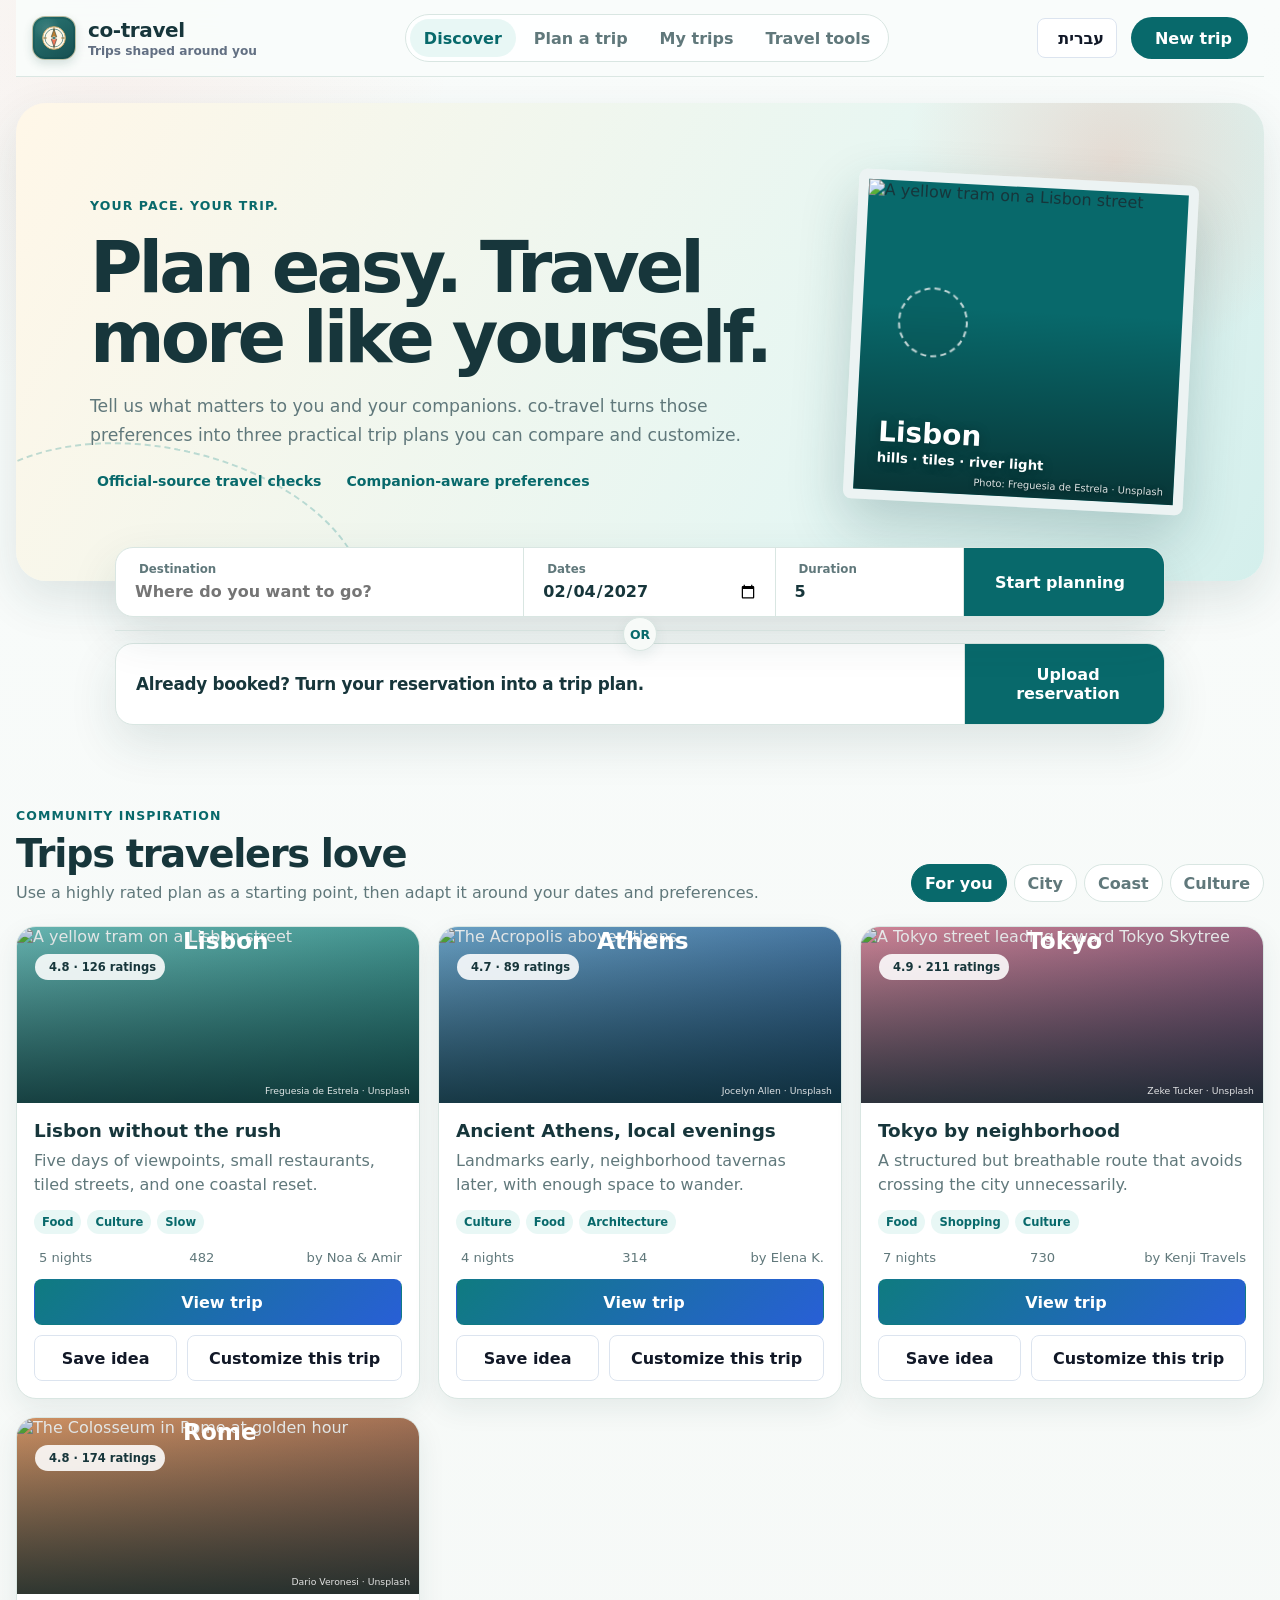
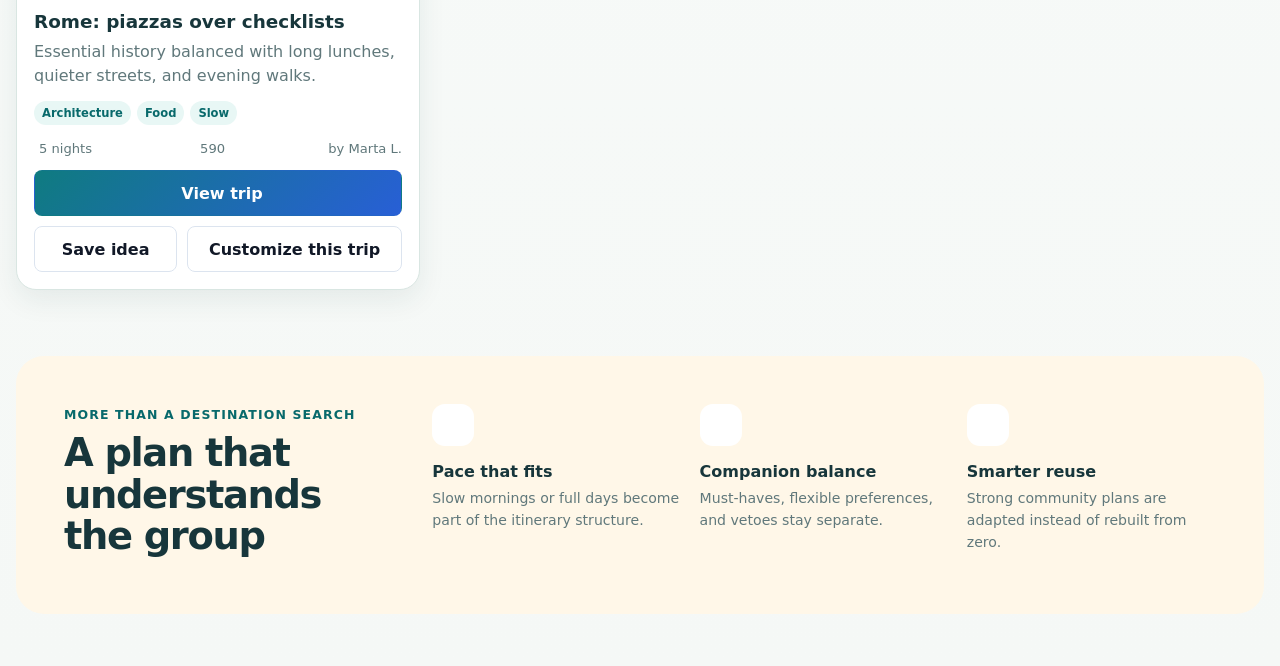
==== site/index.html @ 896d3eaa "Upgrade co-travel trip planner experience" ====
<!doctype html>
<html lang="en">
  <head>
    <meta charset="utf-8">
    <meta name="viewport" content="width=device-width, initial-scale=1">
    <meta name="description" content="Plan a personalized trip, compare three itineraries, and reuse community travel ideas with co-travel.">
    <title>co-travel | Trips shaped around you</title>
    <link rel="preconnect" href="https://fonts.googleapis.com">
    <link rel="preconnect" href="https://fonts.gstatic.com" crossorigin>
    <link href="https://fonts.googleapis.com/css2?family=Heebo:wght@400;500;600;700;800;900&amp;display=swap" rel="stylesheet">
    <link rel="stylesheet" href="./styles.css">
    <link rel="stylesheet" href="./planner.css">
  </head>
  <body>
    <main class="shell product-shell">
      <header class="topbar product-topbar">
        <button class="brand-lockup brand-button" type="button" data-planner-view="discover" aria-label="co-travel home">
          <span class="brand-mark" aria-hidden="true">
            <svg class="brand-compass" viewBox="0 0 48 48" focusable="false">
              <circle class="brand-compass-face" cx="24" cy="24" r="17"></circle>
              <circle class="brand-compass-ring" cx="24" cy="24" r="13.5"></circle>
              <path class="brand-compass-ticks" d="M24 8.5v4M39.5 24h-4M24 39.5v-4M8.5 24h4"></path>
              <path class="brand-compass-needle north" d="M24 10.5 28.1 22.2 24 24.8 19.9 22.2Z"></path>
              <path class="brand-compass-needle south" d="M24 37.5 19.9 25.8 24 23.2 28.1 25.8Z"></path>
              <circle class="brand-compass-pin" cx="24" cy="24" r="2.2"></circle>
            </svg>
          </span>
          <span>
            <strong class="product-name">co-travel</strong>
            <small class="subtitle" data-planner-copy="brandTagline">Trips shaped around you</small>
          </span>
        </button>

        <nav class="product-nav" aria-label="Primary navigation">
          <button class="product-nav-link active" type="button" data-planner-view="discover" data-planner-copy="discover">Discover</button>
          <button class="product-nav-link" type="button" data-planner-view="planner" data-planner-copy="planTrip">Plan a trip</button>
          <button class="product-nav-link" type="button" data-planner-view="saved" data-planner-copy="myTrips">My trips</button>
          <button class="product-nav-link" type="button" data-planner-view="tools" data-planner-copy="travelTools">Travel tools</button>
        </nav>

        <div class="topbar-actions">
          <button id="languageToggle" class="language-toggle" type="button" aria-label="Switch language to Hebrew">
            <i data-lucide="languages" aria-hidden="true"></i>
            <span>׳¢׳‘׳¨׳™׳×</span>
          </button>
          <button class="primary compact-primary" type="button" data-planner-view="planner">
            <i data-lucide="sparkles" aria-hidden="true"></i>
            <span data-planner-copy="newTrip">New trip</span>
          </button>
        </div>
      </header>

      <section id="plannerApp" class="planner-app">
        <section id="discoverView" class="planner-view" data-view="discover">
          <div class="vacation-hero">
            <div class="hero-copy">
              <span class="eyebrow" data-planner-copy="heroEyebrow">Your pace. Your trip.</span>
              <h1 data-planner-copy="heroTitle">Plan less. Travel more like yourself.</h1>
              <p data-planner-copy="heroBody">Tell us what matters to you and your companions. co-travel turns those preferences into three practical trip plans you can compare and customize.</p>
              <div class="hero-trust-row">
                <span><i data-lucide="shield-check" aria-hidden="true"></i><span data-planner-copy="officialSources">Official-source travel checks</span></span>
                <span><i data-lucide="users" aria-hidden="true"></i><span data-planner-copy="groupPreferences">Companion-aware preferences</span></span>
              </div>
            </div>
            <figure class="hero-postcard">
              <img id="heroDestinationImage" src="https://images.unsplash.com/photo-1611135459835-0d49a7c56c1c?auto=format&amp;fit=crop&amp;w=1200&amp;q=82" alt="A yellow tram on a Lisbon street">
              <span class="postcard-route" aria-hidden="true"><i data-lucide="plane"></i></span>
              <figcaption><strong id="heroDestinationName">Lisbon</strong><small id="heroDestinationMood">slow mornings · local food · ocean air</small></figcaption>
              <a id="heroPhotoCredit" class="photo-credit" href="https://unsplash.com/photos/yellow-and-white-tram-on-road-near-white-concrete-building-during-daytime-tXAsBFXszNE" target="_blank" rel="noopener noreferrer">Photo: Freguesia de Estrela · Unsplash</a>
            </figure>
          </div>

          <form id="quickPlanForm" class="quick-plan" novalidate>
            <label class="quick-field">
              <span><i data-lucide="map-pin" aria-hidden="true"></i><span data-planner-copy="destination">Destination</span></span>
              <input id="quickDestination" type="text" list="destinationSuggestions" placeholder="Where do you want to go?" data-planner-placeholder="quickDestinationPlaceholder" required>
            </label>
            <label class="quick-field">
              <span><i data-lucide="calendar-days" aria-hidden="true"></i><span data-planner-copy="dates">Dates</span></span>
              <input id="quickStartDate" type="date" required>
            </label>
            <label class="quick-field">
              <span><i data-lucide="moon" aria-hidden="true"></i><span data-planner-copy="duration">Duration</span></span>
              <input id="quickDuration" type="number" min="1" step="1" inputmode="numeric" value="5" required>
            </label>
            <button class="primary quick-plan-action" type="submit">
              <span data-planner-copy="startPlanning">Start planning</span>
              <i data-lucide="arrow-right" aria-hidden="true"></i>
            </button>
          </form>
          <p id="quickPlanError" class="form-error hidden" role="alert"></p>

          <div class="plan-choice-divider" role="separator" aria-label="or">
            <span data-planner-copy="or">or</span>
          </div>

          <section id="oneClickPlan" class="one-click-plan" aria-labelledby="one-click-title">
            <div class="one-click-copy">
              <h2 id="one-click-title" data-planner-copy="oneClickTitle">Already booked? Turn your reservation into a trip plan.</h2>
            </div>
            <label class="one-click-upload" for="oneClickFile">
              <input id="oneClickFile" type="file" accept=".txt,.pdf,.png,.jpg,.jpeg,.webp,text/plain,application/pdf,image/*">
              <span><i data-lucide="upload" aria-hidden="true"></i><span data-planner-copy="uploadReservation">Upload reservation</span></span>
            </label>
          </section>
          <div id="oneClickStatus" class="one-click-status hidden" role="status" aria-live="polite"></div>
          <section id="oneClickReview" class="one-click-review hidden" aria-live="polite"></section>

          <section class="discovery-section" aria-labelledby="recommended-title">
            <div class="discovery-heading">
              <div>
                <span class="eyebrow" data-planner-copy="communityEyebrow">Community inspiration</span>
                <h2 id="recommended-title" data-planner-copy="recommendedTrips">Trips travelers love</h2>
                <p data-planner-copy="recommendedBody">Use a highly rated plan as a starting point, then adapt it around your dates and preferences.</p>
              </div>
              <div class="community-filter" role="group" aria-label="Trip category">
                <button class="filter-chip active" type="button" data-community-filter="all" data-planner-copy="forYou">For you</button>
                <button class="filter-chip" type="button" data-community-filter="city">City</button>
                <button class="filter-chip" type="button" data-community-filter="coast">Coast</button>
                <button class="filter-chip" type="button" data-community-filter="culture">Culture</button>
              </div>
            </div>
            <div id="communityTripGrid" class="community-trip-grid" aria-live="polite"></div>
          </section>

          <section class="preference-promise">
            <div>
              <span class="eyebrow" data-planner-copy="preferenceEyebrow">More than a destination search</span>
              <h2 data-planner-copy="preferenceTitle">A plan that understands the group</h2>
            </div>
            <div class="preference-promise-grid">
              <article><span><i data-lucide="gauge" aria-hidden="true"></i></span><strong data-planner-copy="paceTitle">Pace that fits</strong><p data-planner-copy="paceBody">Slow mornings or full days become part of the itinerary structure.</p></article>
              <article><span><i data-lucide="handshake" aria-hidden="true"></i></span><strong data-planner-copy="balanceTitle">Companion balance</strong><p data-planner-copy="balanceBody">Must-haves, flexible preferences, and vetoes stay separate.</p></article>
              <article><span><i data-lucide="route" aria-hidden="true"></i></span><strong data-planner-copy="reuseTitle">Smarter reuse</strong><p data-planner-copy="reuseBody">Strong community plans are adapted instead of rebuilt from zero.</p></article>
            </div>
          </section>
        </section>

        <section id="tripPlannerView" class="planner-view hidden" data-view="planner">
          <div class="planner-header">
            <div>
              <span class="eyebrow" data-planner-copy="plannerEyebrow">Personalized trip builder</span>
              <h1 data-planner-copy="plannerTitle">Let’s learn how your group likes to travel</h1>
              <p data-planner-copy="plannerBody">Your answers create a shared preference profile. Hard requirements are always respected.</p>
            </div>
            <div class="planner-progress" aria-label="Planner progress">
              <div class="progress-track"><span id="plannerProgressBar"></span></div>
              <strong id="plannerStepLabel">Step 1 of 3</strong>
            </div>
          </div>

          <form id="tripPlannerForm" class="trip-planner-form" novalidate>
            <section class="planner-step" data-step="1">
              <div class="step-title"><span>1</span><div><h2 data-planner-copy="basicsTitle">Start with the trip basics</h2><p data-planner-copy="basicsBody">These are used as hard filters before matching reusable trip plans.</p></div></div>
              <div class="form-grid">
                <div class="field wide route-mode-field">
                  <span data-planner-copy="tripRoute">Trip route</span>
                  <div class="route-mode-toggle" role="group" aria-label="Choose a single-city or multi-city trip">
                    <button type="button" class="active" aria-pressed="true" data-route-mode="single"><i data-lucide="map-pin" aria-hidden="true"></i><span data-planner-copy="singleCity">One destination</span></button>
                    <button type="button" aria-pressed="false" data-route-mode="multi"><i data-lucide="route" aria-hidden="true"></i><span data-planner-copy="multiCity">Multi-city route</span></button>
                  </div>
                  <small data-planner-copy="multiCityHint">Build an ordered route and choose how many nights to spend in each city.</small>
                </div>
                <label id="plannerDestinationField" class="field wide"><span data-planner-copy="destination">Destination</span><input id="plannerDestination" type="text" list="destinationSuggestions" placeholder="City or country" data-planner-placeholder="destinationPlaceholder" required></label>
                <section id="multiCityBuilder" class="multi-city-builder field wide hidden" aria-label="Multi-city route">
                  <div class="multi-city-heading"><div><strong data-planner-copy="citiesAndNights">Cities and nights</strong><small data-planner-copy="routeOrderHint">Arrange the cities in the order you will visit them.</small></div><span id="multiCityTotal" aria-live="polite">5 nights</span></div>
                  <div id="multiCityStops" class="multi-city-stops"></div>
                  <button id="addCityButton" class="add-city-button" type="button"><i data-lucide="plus" aria-hidden="true"></i><span data-planner-copy="addCity">Add another city</span></button>
                </section>
                <label class="field"><span data-planner-copy="departureCity">Departure city</span><input id="plannerOrigin" type="text" placeholder="For example, Tel Aviv" data-planner-placeholder="originPlaceholder"></label>
                <label class="field"><span data-planner-copy="startDate">Start date</span><input id="plannerStartDate" type="date" required></label>
                <label id="plannerDurationField" class="field"><span data-planner-copy="nights">Nights</span><input id="plannerDuration" type="number" min="1" step="1" inputmode="numeric" value="5" required></label>
                <label class="field"><span data-planner-copy="groupType">Who is traveling?</span><select id="plannerGroup"><option value="solo" data-planner-copy="groupSolo">Solo</option><option value="couple" data-planner-copy="groupCouple" selected>Couple</option><option value="friends" data-planner-copy="groupFriends">Friends</option><option value="family" data-planner-copy="groupFamily">Family</option><option value="multigenerational" data-planner-copy="groupMulti">Multi-generational group</option></select></label>
                <label class="field"><span data-planner-copy="budgetStyle">Budget style</span><select id="plannerBudget"><option value="value" data-planner-copy="budgetValue">Value conscious</option><option value="comfort" data-planner-copy="budgetComfort" selected>Comfort</option><option value="premium" data-planner-copy="budgetPremium">Premium</option></select></label>
                <label class="field wide"><span data-planner-copy="companionNames">Companion names</span><input id="plannerCompanions" type="text" placeholder="Optional — for example, Maya and Dan" data-planner-placeholder="companionsPlaceholder"></label>
              </div>
            </section>

            <section class="planner-step hidden" data-step="2">
              <div class="step-title"><span>2</span><div><h2 data-planner-copy="styleTitle">Choose the rhythm that feels right</h2><p data-planner-copy="styleBody">Pick one answer in each row. There are no “correct” choices.</p></div></div>
              <div class="concept-questions">
                <fieldset class="concept-question" data-question="pace">
                  <legend data-planner-copy="paceQuestion">A perfect morning starts…</legend>
                  <button type="button" data-value="slow"><i data-lucide="coffee" aria-hidden="true"></i><strong data-planner-copy="paceSlowTitle">Slowly</strong><small data-planner-copy="paceSlowBody">Breakfast first, plans later</small></button>
                  <button type="button" data-value="balanced" aria-pressed="true"><i data-lucide="sun-medium" aria-hidden="true"></i><strong data-planner-copy="paceBalancedTitle">Balanced</strong><small data-planner-copy="paceBalancedBody">One clear plan, no rush</small></button>
                  <button type="button" data-value="active"><i data-lucide="sunrise" aria-hidden="true"></i><strong data-planner-copy="paceActiveTitle">Early</strong><small data-planner-copy="paceActiveBody">Make the most of the day</small></button>
                </fieldset>
                <fieldset class="concept-question" data-question="structure">
                  <legend data-planner-copy="structureQuestion">How much should be decided in advance?</legend>
                  <button type="button" data-value="spontaneous"><i data-lucide="wind" aria-hidden="true"></i><strong data-planner-copy="structureOpenTitle">Keep it open</strong><small data-planner-copy="structureOpenBody">Decide as we go</small></button>
                  <button type="button" data-value="balanced" aria-pressed="true"><i data-lucide="scale" aria-hidden="true"></i><strong data-planner-copy="structureAnchorsTitle">Key anchors</strong><small data-planner-copy="structureAnchorsBody">Book the important parts</small></button>
                  <button type="button" data-value="structured"><i data-lucide="list-checks" aria-hidden="true"></i><strong data-planner-copy="structurePlannedTitle">Plan it well</strong><small data-planner-copy="structurePlannedBody">Know what comes next</small></button>
                </fieldset>
                <fieldset class="concept-question" data-question="crowds">
                  <legend data-planner-copy="crowdsQuestion">A famous sight is busiest at noon. What sounds best?</legend>
                  <button type="button" data-value="avoid"><i data-lucide="leaf" aria-hidden="true"></i><strong data-planner-copy="crowdsAvoidTitle">Find a quiet alternative</strong><small data-planner-copy="crowdsAvoidBody">Atmosphere over checklist</small></button>
                  <button type="button" data-value="timed" aria-pressed="true"><i data-lucide="clock-3" aria-hidden="true"></i><strong data-planner-copy="crowdsTimedTitle">Go at a quieter time</strong><small data-planner-copy="crowdsTimedBody">See it without the peak crowd</small></button>
                  <button type="button" data-value="iconic"><i data-lucide="camera" aria-hidden="true"></i><strong data-planner-copy="crowdsIconicTitle">See the icon</strong><small data-planner-copy="crowdsIconicBody">It is famous for a reason</small></button>
                </fieldset>
              </div>
            </section>

            <section class="planner-step hidden" data-step="3">
              <div class="step-title"><span>3</span><div><h2 data-planner-copy="interestsTitle">What should this trip make room for?</h2><p data-planner-copy="interestsBody">Choose the interests that matter, then add any non-negotiable requirements.</p></div></div>
              <fieldset class="interest-picker">
                <legend class="sr-only" data-planner-copy="tripInterests">Trip interests</legend>
                <label><input type="checkbox" value="food" checked><i data-lucide="utensils" aria-hidden="true"></i><span data-planner-copy="interestFood">Local food</span></label>
                <label><input type="checkbox" value="culture" checked><i data-lucide="landmark" aria-hidden="true"></i><span data-planner-copy="interestCulture">Culture</span></label>
                <label><input type="checkbox" value="architecture"><i data-lucide="building-2" aria-hidden="true"></i><span data-planner-copy="interestArchitecture">Architecture</span></label>
                <label><input type="checkbox" value="nature"><i data-lucide="trees" aria-hidden="true"></i><span data-planner-copy="interestNature">Nature</span></label>
                <label><input type="checkbox" value="nightlife"><i data-lucide="music-2" aria-hidden="true"></i><span data-planner-copy="interestNightlife">Nightlife</span></label>
                <label><input type="checkbox" value="shopping"><i data-lucide="shopping-bag" aria-hidden="true"></i><span data-planner-copy="interestShopping">Shopping</span></label>
                <label><input type="checkbox" value="wellness"><i data-lucide="heart-pulse" aria-hidden="true"></i><span data-planner-copy="interestWellness">Wellness</span></label>
                <label><input type="checkbox" value="family"><i data-lucide="baby" aria-hidden="true"></i><span data-planner-copy="interestFamily">Family activities</span></label>
                <label><input type="checkbox" value="event"><i data-lucide="tickets" aria-hidden="true"></i><span data-planner-copy="interestEvents">Shows &amp; events</span></label>
              </fieldset>
              <div class="form-grid requirement-grid">
                <label class="field"><span data-planner-copy="mobility">Mobility needs</span><select id="plannerMobility"><option value="none" data-planner-copy="mobilityNone">No special requirements</option><option value="low-walking" data-planner-copy="mobilityLowWalking">Limit long walking days</option><option value="step-free" data-planner-copy="mobilityStepFree">Step-free routes needed</option></select></label>
                <label class="field"><span data-planner-copy="dietary">Dietary needs</span><input id="plannerDietary" type="text" placeholder="Optional — vegetarian, allergies, kosher…" data-planner-placeholder="dietaryPlaceholder"></label>
                <label class="field wide"><span data-planner-copy="mustHave">Must-have or avoid</span><textarea id="plannerConstraints" placeholder="For example: one beach day, avoid late nights, museum for Maya" data-planner-placeholder="constraintsPlaceholder"></textarea></label>
              </div>
              <label class="privacy-note"><input id="savePreferenceProfile" type="checkbox" checked><span><strong data-planner-copy="rememberProfile">Remember this preference profile on this device</strong><small data-planner-copy="rememberProfileBody">You can remove it later from My trips. Nothing is uploaded by this static demo.</small></span></label>
            </section>

            <p id="plannerError" class="form-error hidden" role="alert"></p>
            <div class="planner-actions">
              <button id="plannerBackBtn" class="secondary hidden" type="button"><i data-lucide="arrow-left" aria-hidden="true"></i><span data-planner-copy="back">Back</span></button>
              <button id="plannerNextBtn" class="primary" type="button"><span data-planner-copy="continue">Continue</span><i data-lucide="arrow-right" aria-hidden="true"></i></button>
              <button id="generatePlansBtn" class="primary hidden" type="submit"><i data-lucide="sparkles" aria-hidden="true"></i><span data-planner-copy="createPlans">Create my three plans</span></button>
            </div>
          </form>
        </section>

        <section id="tripResultView" class="planner-view hidden" data-view="result" aria-live="polite">
          <div id="tripResultContent"></div>
        </section>

        <section id="tripStoryView" class="planner-view hidden" data-view="story" aria-live="polite">
          <div id="tripStoryContent"></div>
        </section>

        <section id="savedTripsView" class="planner-view hidden" data-view="saved">
          <div class="saved-header">
            <div><span class="eyebrow" data-planner-copy="savedEyebrow">Your travel workspace</span><h1 data-planner-copy="savedTitle">Saved and published trips</h1><p data-planner-copy="savedBody">Plans are stored only in this browser in the current MVP.</p></div>
            <button class="primary" type="button" data-planner-view="planner"><i data-lucide="plus" aria-hidden="true"></i><span data-planner-copy="newTrip">New trip</span></button>
          </div>
          <div id="savedTripsGrid" class="saved-trips-grid"></div>
        </section>
      </section>

      <section id="legacyTools" class="legacy-tools hidden">
        <section id="homeIntro" class="home-intro tools-hero">
          <div class="tools-hero-copy">
            <span class="eyebrow" data-planner-copy="toolsEyebrow">Practical travel support</span>
            <h1 data-planner-copy="toolsTitle">Everything your trip needs, in one calm place.</h1>
            <p data-planner-copy="toolsBody">Scan reservations, check official entry requirements, find government visa services, and explore destination essentials.</p>
            <div class="hero-trust-row"><span><i data-lucide="shield-check" aria-hidden="true"></i>Official sources</span><span><i data-lucide="lock-keyhole" aria-hidden="true"></i>Private browser processing</span></div>
          </div>
          <div class="tools-hero-art" aria-hidden="true"><span class="tools-sun"></span><span class="tools-card tools-card-back"><i data-lucide="map"></i></span><span class="tools-card tools-card-front"><i data-lucide="plane-takeoff"></i><strong>Ready when you are</strong></span></div>
        </section>

        <section id="serviceHub" class="service-hub" aria-label="Travel assistance tools">
          <button class="service-tile service-scan" type="button" data-service="scan">
            <span class="service-icon" aria-hidden="true"><i data-lucide="file-search"></i></span>
            <span class="service-copy"><strong>Scan my ticket</strong><small>Upload a PDF or image to extract and organize your flight details.</small></span>
            <i class="service-arrow" data-lucide="arrow-right" aria-hidden="true"></i>
            <span class="service-illustration" aria-hidden="true">
              <svg viewBox="0 0 240 130">
                <g class="illustration-soft"><circle cx="194" cy="24" r="18"></circle><path d="M22 105c35-35 70-40 104-28s58 10 92-18"></path></g>
                <g class="illustration-main ticket-art"><path d="M48 34h137a11 11 0 0 1 11 11v14a10 10 0 0 0 0 20v14a11 11 0 0 1-11 11H48a11 11 0 0 1-11-11V79a10 10 0 0 0 0-20V45a11 11 0 0 1 11-11Z"></path><path d="M152 36v66M152 48v7m0 9v7m0 9v7"></path><path d="m77 70 48-17-13 17 14 9-7 5-18-5-13 11-6-2 5-15Z"></path></g>
              </svg>
            </span>
          </button>
          <button class="service-tile service-requirements" type="button" data-service="requirements">
            <span class="service-icon" aria-hidden="true"><i data-lucide="clipboard-check"></i></span>
            <span class="service-copy"><strong>Check entry requirements</strong><small>Gather the passport, visa, transit, and health details for your journey.</small></span>
            <i class="service-arrow" data-lucide="arrow-right" aria-hidden="true"></i>
            <span class="service-illustration" aria-hidden="true">
              <svg viewBox="0 0 240 130">
                <g class="illustration-soft"><circle cx="47" cy="27" r="20"></circle><path d="M20 108c45-31 87-35 126-14 25 13 48 8 73-12"></path></g>
                <g class="illustration-main requirements-art"><rect x="62" y="24" width="105" height="88" rx="11"></rect><path d="M91 24v-8h47v8M83 53h37m-37 17h47m-47 17h32"></path><path d="M158 55c18 0 28 7 28 7v18c0 18-12 27-28 33-16-6-28-15-28-33V62s10-7 28-7Z"></path><path d="m146 82 8 8 17-20"></path></g>
              </svg>
            </span>
          </button>
          <button class="service-tile service-visa" type="button" data-service="visa">
            <span class="service-icon" aria-hidden="true"><i data-lucide="badge-check"></i></span>
            <span class="service-copy"><strong>Find an official visa site</strong><small>Find the official government visa service for one destination.</small></span>
            <i class="service-arrow" data-lucide="arrow-right" aria-hidden="true"></i>
            <span class="service-illustration" aria-hidden="true">
              <svg viewBox="0 0 240 130">
                <g class="illustration-soft"><circle cx="202" cy="94" r="25"></circle><path d="M27 100c28-31 67-39 103-23 31 14 59 9 85-12"></path></g>
                <g class="illustration-main visa-art"><g transform="rotate(-9 121 67)"><circle cx="121" cy="67" r="49"></circle><circle cx="121" cy="67" r="38"></circle><path d="M83 67h76M121 29c13 12 20 25 20 38s-7 27-20 38M121 29c-13 12-20 25-20 38s7 27 20 38"></path><path d="m105 67 11 11 23-28"></path></g><path d="M62 111h121"></path></g>
              </svg>
            </span>
          </button>
          <button class="service-tile service-destination" type="button" data-service="destination">
            <span class="service-icon" aria-hidden="true"><i data-lucide="map-pinned"></i></span>
            <span class="service-copy"><strong>Explore a destination</strong><small>Review weather, currency, official advisories, and local events.</small></span>
            <i class="service-arrow" data-lucide="arrow-right" aria-hidden="true"></i>
            <span class="service-illustration" aria-hidden="true">
              <svg viewBox="0 0 240 130">
                <g class="illustration-soft"><circle cx="189" cy="28" r="18"></circle><path d="M31 108c36-25 67-30 100-14 28 14 55 10 81-12"></path></g>
                <g class="illustration-main destination-art"><path d="m47 39 44-14 49 14 47-14v77l-47 14-49-14-44 14Z"></path><path d="M91 25v77m49-63v77"></path><path d="M70 88c20-33 44-44 70-33 18 8 27 18 34 32"></path><circle cx="72" cy="87" r="5"></circle><circle cx="174" cy="87" r="5"></circle><path d="M128 52c0 14-18 30-18 30S92 66 92 52a18 18 0 1 1 36 0Z"></path><circle cx="110" cy="52" r="5"></circle></g>
              </svg>
            </span>
          </button>
        </section>

        <section id="activeFlowBar" class="active-flow-bar hidden" aria-label="Current service">
          <button id="backServicesBtn" class="flow-back" type="button"><i data-lucide="arrow-left" aria-hidden="true"></i>All services</button>
          <div><strong id="activeFlowTitle"></strong><span id="activeFlowDescription"></span></div>
        </section>

        <section id="standaloneToolPanel" class="standalone-tool hidden" aria-live="polite"></section>

        <section id="flightWorkspace" class="workspace hidden" aria-label="Flight parser workspace">
          <section class="source-panel" aria-labelledby="source-title">
            <div class="section-heading"><span class="section-icon icon-blue" aria-hidden="true"><i data-lucide="scan-line"></i></span><div><h2 id="source-title">Upload your flight ticket</h2><p>Upload a PDF, screenshot, or clear photo. Review the extracted information before analysis.</p></div></div>
            <div class="mode-row" role="radiogroup" aria-label="Input mode">
              <label><input type="radio" name="mode" value="file" checked><i data-lucide="upload" aria-hidden="true"></i>Upload file</label>
              <label><input type="radio" name="mode" value="text"><i data-lucide="text-cursor-input" aria-hidden="true"></i>Paste text</label>
            </div>
            <label id="dropZone" class="drop-zone" for="ticketFile"><span class="drop-icon" aria-hidden="true"><i data-lucide="file-up"></i></span><span class="drop-title">Drop your ticket here or browse files</span><span class="drop-detail">PDF, PNG, JPG, JPEG, WebP, or TXT. Your file is processed locally in this browser.</span><input id="ticketFile" type="file" accept=".txt,.pdf,.png,.jpg,.jpeg,.webp,text/plain,application/pdf,image/*"></label>
            <div id="fileMeta" class="file-meta hidden"></div>
            <div id="extractStatus" class="extract-status hidden" role="status" aria-live="polite"><div class="status-row"><span id="statusText">Preparing file...</span><span id="statusPercent">0%</span></div><div class="progress-track" aria-hidden="true"><div id="progressBar" class="progress-bar"></div></div></div>
            <details id="textReview" class="text-review"><summary><i data-lucide="file-text" aria-hidden="true"></i><span id="textReviewLabel">Review extracted text</span><small>Optional</small></summary><label class="text-label" for="ticketText">Ticket text</label><textarea id="ticketText" spellcheck="false" placeholder="Paste the text from your ticket here..."></textarea></details>
            <div class="actions"><button id="analyzeBtn" class="primary" type="button"><i data-lucide="sparkles" aria-hidden="true"></i>Analyze ticket</button><button id="clearBtn" class="secondary" type="button">Clear</button></div>
          </section>

          <section class="result-panel" aria-labelledby="result-title">
            <div class="section-heading"><span class="section-icon icon-teal" aria-hidden="true"><i data-lucide="plane"></i></span><div><h2 id="result-title">Your itinerary</h2><p>Key travel details appear first. Additional information is available in the tabs below.</p></div></div>
            <div id="emptyState" class="empty-state"><span class="empty-icon" aria-hidden="true"><i data-lucide="ticket-check"></i></span><strong>Your itinerary will appear here</strong><p>Upload a ticket, review the extracted text, then select Analyze ticket.</p></div>
            <div id="results" class="hidden">
              <div id="resultNotice" class="notice">Running in the browser with the local parser.</div>
              <div class="summary-grid" id="summaryGrid"></div><div class="priority-strip" id="importantPanel"></div>
              <div class="tabs" role="tablist" aria-label="Flight result views"><button class="tab active" type="button" data-tab="itinerary">Itinerary</button><button class="tab" type="button" data-tab="destination">Destination</button><button class="tab" type="button" data-tab="requirements">Requirements</button><button class="tab" type="button" data-tab="table">All details</button><button class="tab" type="button" data-tab="data">Advanced</button></div>
              <section id="itineraryTab" class="tab-panel"></section><section id="destinationTab" class="tab-panel hidden"></section><section id="requirementsTab" class="tab-panel hidden"></section><section id="tableTab" class="tab-panel hidden"></section>
              <section id="dataTab" class="tab-panel hidden"><button id="downloadBtn" class="secondary" type="button"><i data-lucide="download" aria-hidden="true"></i>Download trip data</button><pre id="jsonOutput"></pre></section>
            </div>
          </section>
        </section>
      </section>

      <datalist id="destinationSuggestions"></datalist>
    </main>

    <div id="itineraryDetailModal" class="itinerary-detail-modal hidden" aria-hidden="true">
      <div class="itinerary-detail-backdrop" data-detail-close aria-hidden="true"></div>
      <section class="itinerary-detail-sheet" role="dialog" aria-modal="true" aria-labelledby="itineraryDetailTitle" tabindex="-1">
        <button class="itinerary-detail-close" type="button" data-detail-close aria-label="Close details"><i data-lucide="x" aria-hidden="true"></i></button>
        <span id="itineraryDetailEyebrow" class="eyebrow"></span>
        <h2 id="itineraryDetailTitle"></h2>
        <div id="itineraryDetailMeta" class="itinerary-detail-meta"></div>
        <p id="itineraryDetailSummary" class="itinerary-detail-summary"></p>
        <p id="itineraryDetailNote" class="itinerary-detail-note"></p>
        <div id="itineraryDetailActions" class="itinerary-detail-actions"></div>
      </section>
    </div>

    <div id="travelReadinessModal" class="itinerary-detail-modal travel-readiness-modal hidden" aria-hidden="true">
      <div class="itinerary-detail-backdrop" data-readiness-close aria-hidden="true"></div>
      <section class="itinerary-detail-sheet readiness-modal-sheet" role="dialog" aria-modal="true" aria-labelledby="travelReadinessTitle" tabindex="-1">
        <button class="itinerary-detail-close" type="button" data-readiness-close aria-label="Close travel readiness"><i data-lucide="x" aria-hidden="true"></i></button>
        <div data-readiness-overview>
          <span class="eyebrow" data-planner-copy="readinessModalEyebrow">Before you travel</span>
          <h2 id="travelReadinessTitle" data-planner-copy="travelReadiness">Travel readiness</h2>
          <p class="readiness-modal-intro" data-planner-copy="readinessOpenBody">Review passport, entry authorization, and health checks</p>
          <div class="readiness-items">
            <div class="readiness-item"><span class="readiness-icon"><i data-lucide="passport" aria-hidden="true"></i></span><span><strong data-planner-copy="passport">Passport</strong><small data-planner-copy="passportBody">Add traveler details in the official checker</small></span></div>
            <div class="readiness-item"><span class="readiness-icon"><i data-lucide="badge-check" aria-hidden="true"></i></span><span><strong data-planner-copy="entryRules">Entry authorization</strong><small data-planner-copy="entryRulesBody">Verify for every traveler and transit point</small></span></div>
            <div class="readiness-item"><span class="readiness-icon"><i data-lucide="shield-check" aria-hidden="true"></i></span><span><strong data-planner-copy="healthSafety">Health and safety</strong><small data-planner-copy="healthSafetyBody">Review current official destination guidance</small></span></div>
          </div>
          <p class="readiness-warning" data-planner-copy="readinessWarning">Regulations are not cached as final answers. Verify passport, visa, transit, and health rules from official sources before booking.</p>
          <button class="primary readiness-modal-action" type="button" data-readiness-requirements><i data-lucide="external-link" aria-hidden="true"></i><span data-planner-copy="checkRequirements">Check official requirements</span></button>
        </div>
        <div id="travelRequirementsView" class="travel-requirements-view hidden">
          <div class="travel-requirements-heading">
            <button class="secondary" type="button" data-readiness-back><i data-lucide="arrow-left" aria-hidden="true"></i><span data-planner-copy="back">Back</span></button>
            <div><span class="eyebrow" data-planner-copy="readinessModalEyebrow">Before you travel</span><h2 id="travelRequirementsTitle" data-planner-copy="checkRequirements">Check official requirements</h2></div>
          </div>
          <div id="travelRequirementsHost" class="legacy-tools travel-requirements-host"></div>
        </div>
      </section>
    </div>

    <div id="plannerToast" class="planner-toast hidden" role="status" aria-live="polite"></div>

    <script src="https://unpkg.com/lucide@0.468.0/dist/umd/lucide.min.js"></script>
    <script src="./travel-data.js"></script>
    <script src="./i18n.js"></script>
    <script src="./ticket-parser.js"></script>
    <script src="./app.js"></script>
    <script src="./planner.js"></script>
  </body>
</html>
---- site/styles.css ----
:root {
  --ink: #111827;
  --muted: #637083;
  --line: #dce4ef;
  --surface: #ffffff;
  --surface-strong: #f8fbff;
  --soft: #f3f6fa;
  --teal: #0f7b80;
  --teal-dark: #0d6267;
  --coral: #e35d43;
  --amber: #c98518;
  --gold-soft: #fff7df;
  --blue: #285fd6;
  --blue-soft: #edf3ff;
  --green-soft: #ecf8f2;
  --red-soft: #fff1f1;
  --sky: #1682c4;
  --sky-soft: #eaf7ff;
  --purple: #7450b8;
  --purple-soft: #f4efff;
  --shadow: 0 22px 60px rgba(20, 35, 55, 0.1);
  --shadow-soft: 0 10px 24px rgba(20, 35, 55, 0.07);
}

* {
  box-sizing: border-box;
}

body {
  margin: 0;
  min-height: 100vh;
  background: #f4f7fb;
  color: var(--ink);
  font-family: Inter, ui-sans-serif, system-ui, -apple-system, BlinkMacSystemFont, "Segoe UI", sans-serif;
}

button,
textarea,
input {
  font: inherit;
}

.shell {
  width: min(1180px, calc(100vw - 32px));
  margin: 0 auto;
  padding: 34px 0 52px;
}

.topbar {
  display: flex;
  align-items: center;
  justify-content: space-between;
  gap: 16px;
  padding: 12px 0 24px;
  margin-bottom: 26px;
  border-bottom: 1px solid rgba(220, 228, 239, 0.9);
}

.brand-lockup,
.trust-note,
.heading-with-icon,
.section-heading {
  display: flex;
  align-items: center;
  gap: 12px;
}

.brand-mark,
.section-icon,
.service-icon,
.mini-icon,
.empty-icon,
.drop-icon,
.weather-symbol {
  display: inline-grid;
  place-items: center;
  flex: 0 0 auto;
}

.brand-mark {
  width: 44px;
  height: 44px;
  border-radius: 8px;
  background: var(--ink);
  color: white;
}

.brand-mark svg {
  width: 32px;
  height: 32px;
}

h1,
h2,
p {
  margin: 0;
  letter-spacing: 0;
}

h1 {
  font-size: 2.3rem;
  line-height: 1;
  color: #0e1726;
}

.subtitle {
  margin-top: 7px;
  color: var(--muted);
  font-size: 1.02rem;
  max-width: 680px;
}

h2 {
  font-size: 1.65rem;
  line-height: 1.2;
}

.trust-note {
  max-width: 330px;
  color: var(--muted);
  font-size: 0.85rem;
  line-height: 1.4;
}

.trust-note svg {
  width: 20px;
  height: 20px;
  color: var(--teal);
}

.topbar-actions {
  display: flex;
  align-items: center;
  justify-content: flex-end;
  gap: 14px;
}

.language-toggle {
  display: inline-flex;
  align-items: center;
  justify-content: center;
  gap: 8px;
  min-height: 40px;
  border: 1px solid var(--line);
  border-radius: 8px;
  background: #ffffff;
  color: var(--ink);
  padding: 8px 12px;
  font-weight: 750;
  cursor: pointer;
}

.language-toggle:hover {
  border-color: rgba(15, 123, 128, 0.45);
  color: var(--teal-dark);
}

.language-toggle svg {
  width: 18px;
  height: 18px;
}

.home-intro {
  max-width: 680px;
  margin: 0 auto 24px;
  text-align: center;
}

.home-intro h2 {
  margin-top: 8px;
  font-size: 2rem;
}

.home-intro p {
  margin-top: 10px;
  color: var(--muted);
  font-size: 1rem;
  line-height: 1.5;
}

.service-hub {
  display: grid;
  grid-template-columns: repeat(4, minmax(0, 1fr));
  gap: 14px;
  margin-bottom: 30px;
}

.service-tile {
  position: relative;
  display: grid;
  grid-template-columns: auto minmax(0, 1fr) auto;
  align-items: start;
  gap: 12px;
  min-height: 168px;
  border-color: rgba(220, 228, 239, 0.95);
  background: #ffffff;
  box-shadow: var(--shadow-soft);
  padding: 20px 16px;
  text-align: left;
  overflow: hidden;
}

.service-tile::before {
  content: "";
  position: absolute;
  inset: 0 0 auto;
  height: 4px;
  background: var(--blue);
}

.service-icon {
  width: 42px;
  height: 42px;
  border-radius: 8px;
  background: var(--blue-soft);
  color: var(--blue);
}

.service-icon svg {
  width: 22px;
  height: 22px;
}

.service-copy {
  display: grid;
  gap: 8px;
}

.service-copy strong {
  font-size: 1.03rem;
  line-height: 1.3;
}

.service-copy small {
  color: var(--muted);
  font-size: 0.86rem;
  line-height: 1.45;
}

.service-arrow {
  width: 18px;
  height: 18px;
  color: #94a0b2;
  margin-top: 11px;
}

.service-tile:hover .service-arrow {
  color: var(--ink);
}

.service-requirements::before {
  background: var(--teal);
}

.service-requirements .service-icon {
  background: #e6f6f5;
  color: var(--teal);
}

.service-visa::before {
  background: var(--amber);
}

.service-visa .service-icon {
  background: var(--gold-soft);
  color: var(--amber);
}

.service-destination::before {
  background: var(--coral);
}

.service-destination .service-icon {
  background: #fff0eb;
  color: var(--coral);
}

.active-flow-bar {
  display: flex;
  align-items: center;
  gap: 18px;
  min-height: 72px;
  margin-bottom: 18px;
  border-bottom: 1px solid var(--line);
}

.active-flow-bar > div {
  display: grid;
  gap: 4px;
}

.active-flow-bar span {
  color: var(--muted);
  font-size: 0.88rem;
}

.flow-back {
  display: inline-flex;
  align-items: center;
  gap: 8px;
  min-height: 38px;
  padding: 0 11px;
  background: #ffffff;
}

.flow-back svg {
  width: 17px;
  height: 17px;
}

.standalone-tool {
  margin-bottom: 30px;
}

.tool-layout {
  display: grid;
  grid-template-columns: minmax(0, 1.15fr) minmax(300px, 0.85fr);
  gap: 16px;
  align-items: start;
}

.tool-card {
  min-width: 0;
  border: 1px solid var(--line);
  border-radius: 8px;
  background: rgba(255, 255, 255, 0.86);
  box-shadow: var(--shadow-soft);
  padding: 20px;
}

.tool-card-head {
  display: flex;
  justify-content: space-between;
  gap: 16px;
  align-items: start;
  margin-bottom: 16px;
}

.tool-card-head h2 {
  margin-top: 6px;
}

.tool-card-head p {
  margin-top: 8px;
  color: var(--muted);
  line-height: 1.45;
}

.heading-with-icon {
  align-items: flex-start;
}

.heading-with-icon > div {
  min-width: 0;
}

.section-icon {
  width: 42px;
  height: 42px;
  border-radius: 8px;
  background: var(--blue-soft);
  color: var(--blue);
}

.section-icon svg {
  width: 21px;
  height: 21px;
}

.icon-teal {
  background: #e6f6f5;
  color: var(--teal);
}

.icon-amber {
  background: var(--gold-soft);
  color: var(--amber);
}

.icon-coral {
  background: #fff0eb;
  color: var(--coral);
}

.icon-sky {
  background: var(--sky-soft);
  color: var(--sky);
}

.icon-green {
  background: var(--green-soft);
  color: #1d7046;
}

.icon-purple {
  background: var(--purple-soft);
  color: var(--purple);
}

.compact-heading {
  gap: 10px;
}

.compact-heading .section-icon {
  width: 36px;
  height: 36px;
}

.compact-heading .section-icon svg {
  width: 18px;
  height: 18px;
}

.official-source-list {
  display: grid;
  gap: 10px;
}

.official-source-list h3 {
  display: flex;
  align-items: center;
  gap: 8px;
  margin: 6px 0 0;
  font-size: 1rem;
}

.official-source-list h3 svg {
  width: 17px;
  height: 17px;
  color: var(--teal);
}

.destination-check-grid {
  display: grid;
  grid-template-columns: repeat(2, minmax(0, 1fr));
  gap: 10px;
}

.visa-country-grid {
  max-height: 520px;
  overflow-y: auto;
  padding-right: 4px;
  scrollbar-gutter: stable;
}

.destination-check {
  display: flex;
  gap: 10px;
  align-items: flex-start;
  border: 1px solid var(--line);
  border-radius: 8px;
  background: var(--surface-strong);
  padding: 12px;
  cursor: pointer;
}

.mini-icon {
  width: 28px;
  height: 28px;
  border-radius: 7px;
  background: #ffffff;
  color: var(--amber);
}

.mini-icon svg {
  width: 15px;
  height: 15px;
}

.destination-check input {
  margin-top: 4px;
  accent-color: var(--teal);
}

.destination-check b,
.destination-check small {
  display: block;
}

.destination-check small {
  margin-top: 4px;
  color: var(--muted);
  line-height: 1.35;
}

.visa-source-card {
  box-shadow: none;
}

.official-link-button {
  display: flex;
  align-items: center;
  justify-content: space-between;
  gap: 12px;
  color: var(--teal);
  font-weight: 780;
  text-decoration: none;
}

.official-link-button svg {
  width: 17px;
  height: 17px;
  flex: 0 0 auto;
}

.search-field {
  position: relative;
  display: block;
  margin-bottom: 14px;
}

.search-field svg {
  position: absolute;
  left: 13px;
  top: 50%;
  width: 18px;
  height: 18px;
  color: var(--muted);
  transform: translateY(-50%);
}

.search-field input {
  width: 100%;
  min-height: 44px;
  border: 1px solid var(--line);
  border-radius: 8px;
  background: #ffffff;
  padding: 0 14px 0 42px;
  outline: none;
}

.search-field input:focus {
  border-color: rgba(40, 95, 214, 0.45);
  box-shadow: 0 0 0 3px rgba(40, 95, 214, 0.12);
}

.destination-tool-card {
  overflow: hidden;
}

.destination-picker {
  min-width: 260px;
}

.directory-source-note {
  display: flex;
  align-items: center;
  gap: 8px;
  margin: -4px 0 18px;
  border-top: 1px solid var(--line);
  padding-top: 14px;
  color: var(--muted);
  font-size: 0.82rem;
  line-height: 1.4;
  text-decoration: none;
}

.directory-source-note:hover {
  color: var(--teal-dark);
}

.directory-source-note svg {
  width: 16px;
  height: 16px;
  flex: 0 0 auto;
}

.workspace {
  display: grid;
  grid-template-columns: minmax(300px, 0.82fr) minmax(0, 1.5fr);
  gap: 30px;
  align-items: start;
}

.source-panel,
.result-panel {
  min-width: 0;
}

.source-panel {
  position: sticky;
  top: 18px;
  border: 1px solid rgba(220, 228, 239, 0.9);
  border-radius: 8px;
  background: rgba(255, 255, 255, 0.78);
  box-shadow: var(--shadow-soft);
  padding: 22px;
  backdrop-filter: blur(16px);
}

.section-heading {
  margin-bottom: 18px;
  align-items: flex-start;
}

.section-heading p {
  margin-top: 8px;
  color: var(--muted);
  line-height: 1.45;
}

.mode-row {
  display: flex;
  flex-wrap: wrap;
  gap: 10px;
  margin-bottom: 20px;
  color: var(--ink);
}

.mode-row label {
  display: inline-flex;
  align-items: center;
  gap: 8px;
  cursor: pointer;
  min-height: 38px;
  border: 1px solid var(--line);
  border-radius: 999px;
  background: #ffffff;
  padding: 0 13px;
  font-weight: 700;
  box-shadow: 0 1px 0 rgba(17, 24, 39, 0.03);
}

.mode-row label svg {
  width: 17px;
  height: 17px;
  color: var(--muted);
}

.mode-row input {
  accent-color: var(--coral);
}

.drop-zone {
  display: grid;
  place-items: center;
  min-height: 156px;
  border: 1px dashed rgba(40, 95, 214, 0.46);
  border-radius: 8px;
  background:
    linear-gradient(180deg, rgba(237, 243, 255, 0.72), rgba(255, 255, 255, 0.78));
  cursor: pointer;
  text-align: center;
  padding: 22px;
  margin-bottom: 14px;
  transition: border-color 160ms ease, background 160ms ease, transform 160ms ease;
}

.drop-icon {
  width: 46px;
  height: 46px;
  margin-bottom: 12px;
  border-radius: 8px;
  background: #ffffff;
  color: var(--blue);
  box-shadow: var(--shadow-soft);
}

.drop-icon svg {
  width: 23px;
  height: 23px;
}

.drop-zone:hover,
.drop-zone.drag-over {
  border-color: var(--blue);
  background: rgba(237, 243, 255, 0.94);
  transform: translateY(-1px);
}

.drop-zone input {
  position: absolute;
  width: 1px;
  height: 1px;
  opacity: 0;
  pointer-events: none;
}

.drop-title {
  display: block;
  color: var(--ink);
  font-size: 1.08rem;
  font-weight: 780;
}

.drop-detail {
  display: block;
  margin-top: 8px;
  color: var(--muted);
  font-size: 0.92rem;
}

.file-meta,
.extract-status {
  border: 1px solid var(--line);
  border-radius: 8px;
  background: var(--surface);
  padding: 12px 14px;
  margin-bottom: 12px;
}

.file-meta {
  display: flex;
  justify-content: space-between;
  gap: 12px;
  color: var(--muted);
}

.file-meta strong {
  color: var(--ink);
  overflow-wrap: anywhere;
}

.extract-status {
  background: var(--green-soft);
  border-color: rgba(24, 128, 78, 0.22);
}

.extract-status.status-error {
  background: var(--red-soft);
  border-color: rgba(190, 48, 48, 0.24);
  color: #9d2929;
}

.status-row {
  display: flex;
  align-items: center;
  justify-content: space-between;
  gap: 12px;
  font-size: 0.9rem;
}

.progress-track {
  height: 8px;
  margin-top: 10px;
  overflow: hidden;
  border-radius: 999px;
  background: rgba(23, 32, 42, 0.08);
}

.progress-bar {
  width: 0%;
  height: 100%;
  border-radius: inherit;
  background: var(--teal);
  transition: width 180ms ease;
}

.text-label {
  display: block;
  margin-bottom: 8px;
  color: var(--muted);
  font-size: 0.78rem;
  text-transform: uppercase;
  letter-spacing: 0.02em;
}

.text-review {
  margin-top: 12px;
  border: 1px solid var(--line);
  border-radius: 8px;
  background: rgba(255, 255, 255, 0.72);
}

.text-review summary {
  display: flex;
  align-items: center;
  gap: 9px;
  min-height: 46px;
  padding: 0 13px;
  cursor: pointer;
  font-weight: 730;
  list-style: none;
}

.text-review summary::-webkit-details-marker {
  display: none;
}

.text-review summary svg {
  width: 18px;
  height: 18px;
  color: var(--blue);
}

.text-review summary small {
  margin-left: auto;
  color: var(--muted);
  font-weight: 600;
}

.text-review .text-label {
  margin: 0;
  padding: 0 13px 8px;
}

.text-review textarea {
  min-height: 190px;
  border-width: 1px 0 0;
  border-radius: 0 0 8px 8px;
}

textarea {
  width: 100%;
  min-height: 300px;
  resize: vertical;
  border: 1px solid var(--line);
  border-radius: 8px;
  background: rgba(255, 255, 255, 0.88);
  color: var(--ink);
  padding: 18px;
  line-height: 1.5;
  outline: none;
  box-shadow: inset 0 1px 2px rgba(17, 24, 39, 0.04);
}

.text-from-file {
  min-height: 220px;
}

textarea:focus {
  border-color: rgba(22, 125, 127, 0.45);
  box-shadow: 0 0 0 3px rgba(22, 125, 127, 0.12);
}

.hidden {
  display: none !important;
}

.actions {
  display: flex;
  gap: 12px;
  margin-top: 16px;
}

button {
  border: 1px solid var(--line);
  border-radius: 8px;
  min-height: 46px;
  padding: 0 18px;
  cursor: pointer;
  font-weight: 750;
  transition: transform 140ms ease, box-shadow 140ms ease, background 140ms ease;
}

button svg,
.notice svg {
  width: 18px;
  height: 18px;
  flex: 0 0 auto;
}

button:hover:not(:disabled) {
  transform: translateY(-1px);
  box-shadow: var(--shadow-soft);
}

button:disabled {
  cursor: not-allowed;
  opacity: 0.62;
}

button:focus {
  outline: 3px solid rgba(22, 125, 127, 0.2);
  outline-offset: 2px;
}

.primary {
  display: inline-flex;
  align-items: center;
  justify-content: center;
  gap: 8px;
  background: linear-gradient(135deg, var(--teal), var(--blue));
  border-color: transparent;
  color: white;
  font-weight: 760;
}

.secondary {
  background: white;
  color: var(--ink);
}

.secondary:has(svg) {
  display: inline-flex;
  align-items: center;
  justify-content: center;
  gap: 8px;
}

.compact-button {
  min-height: 38px;
  padding: 0 12px;
  font-size: 0.86rem;
}

.empty-state,
.notice,
.summary-tile,
.segment-card,
.requirement-card {
  background: var(--surface);
  border: 1px solid var(--line);
  border-radius: 8px;
  box-shadow: var(--shadow);
}

.empty-state {
  display: grid;
  min-height: 260px;
  justify-items: center;
  align-content: center;
  text-align: center;
  padding: 32px;
  background: var(--surface);
}

.empty-icon {
  width: 52px;
  height: 52px;
  margin-bottom: 14px;
  border-radius: 8px;
  background: var(--blue-soft);
  color: var(--blue);
}

.empty-icon svg {
  width: 27px;
  height: 27px;
}

.empty-state p {
  max-width: 440px;
  margin-top: 8px;
  color: var(--muted);
  line-height: 1.5;
}

.summary-label,
.detail-label,
.segment-label {
  color: var(--muted);
  font-size: 0.78rem;
  text-transform: uppercase;
  letter-spacing: 0.02em;
}

.empty-state strong {
  font-size: 1.16rem;
}

.notice {
  display: flex;
  align-items: flex-start;
  gap: 10px;
  background: var(--gold-soft);
  border-color: rgba(201, 133, 24, 0.24);
  box-shadow: none;
  color: #765416;
  padding: 16px;
  margin-bottom: 16px;
}

.summary-grid {
  display: grid;
  grid-template-columns: repeat(5, minmax(0, 1fr));
  gap: 12px;
  margin-bottom: 18px;
}

.summary-tile {
  min-height: 102px;
  padding: 16px;
  box-shadow: var(--shadow-soft);
}

.summary-heading {
  display: flex;
  align-items: center;
  justify-content: space-between;
  gap: 8px;
}

.summary-heading svg {
  width: 17px;
  height: 17px;
  color: var(--blue);
}

.route-tile .summary-heading svg {
  color: rgba(255, 255, 255, 0.82);
}

.route-tile {
  background: linear-gradient(135deg, #0f7b80, #285fd6);
  border-color: transparent;
  color: #ffffff;
}

.route-tile .summary-label {
  color: rgba(255, 255, 255, 0.72);
}

.attention-tile {
  border-color: rgba(227, 93, 67, 0.35);
  box-shadow: 0 16px 34px rgba(227, 93, 67, 0.12);
}

.summary-value {
  margin-top: 10px;
  font-size: 1.02rem;
  font-weight: 780;
  overflow-wrap: anywhere;
}

.priority-strip {
  display: grid;
  grid-template-columns: 180px minmax(0, 1fr);
  gap: 18px;
  align-items: stretch;
  border: 1px solid rgba(40, 95, 214, 0.16);
  border-radius: 8px;
  background: linear-gradient(135deg, rgba(237, 243, 255, 0.96), rgba(255, 255, 255, 0.94));
  box-shadow: var(--shadow-soft);
  padding: 16px;
  margin-bottom: 18px;
}

.priority-heading {
  display: grid;
  align-content: center;
  gap: 8px;
  border-right: 1px solid var(--line);
  padding-right: 18px;
}

.priority-heading strong {
  font-size: 1.28rem;
}

.priority-caption {
  color: var(--muted);
  font-size: 0.76rem;
}

.priority-kicker {
  color: var(--coral);
  font-size: 0.78rem;
  font-weight: 850;
  text-transform: uppercase;
}

.priority-facts {
  display: grid;
  grid-template-columns: repeat(4, minmax(0, 1fr));
  gap: 12px;
}

.priority-facts div {
  border: 1px solid rgba(220, 228, 239, 0.9);
  border-radius: 8px;
  background: #ffffff;
  padding: 12px;
}

.priority-facts span {
  display: block;
  color: var(--muted);
  font-size: 0.75rem;
  text-transform: uppercase;
}

.priority-facts b {
  display: block;
  margin-top: 7px;
  overflow-wrap: anywhere;
}

.tabs {
  display: flex;
  flex-wrap: wrap;
  gap: 8px;
  border-bottom: 0;
  margin-bottom: 18px;
  padding: 6px;
  border-radius: 8px;
  background: rgba(255, 255, 255, 0.76);
  box-shadow: inset 0 0 0 1px rgba(220, 228, 239, 0.84);
}

.tab {
  min-height: 36px;
  border: 0;
  border-radius: 7px;
  background: transparent;
  color: var(--ink);
  padding: 0 12px;
}

.tab.active {
  color: #ffffff;
  background: var(--ink);
  border-bottom: 0;
}

.segment-card {
  padding: 22px;
  margin-bottom: 16px;
}

.segment-topline {
  display: flex;
  justify-content: space-between;
  gap: 16px;
  align-items: start;
  margin-bottom: 18px;
}

.segment-topline strong {
  display: block;
  margin-top: 5px;
  font-size: 1.18rem;
}

.segment-topline span {
  border-radius: 999px;
  background: var(--blue-soft);
  color: #1f3f78;
  padding: 7px 11px;
  font-size: 0.85rem;
  font-weight: 760;
  white-space: nowrap;
}

.requirement-card {
  padding: 18px;
  margin-bottom: 14px;
}

.requirements-workspace {
  display: grid;
  grid-template-columns: minmax(0, 1.35fr) minmax(260px, 0.65fr);
  gap: 16px;
  align-items: start;
}

.requirements-main,
.requirements-side {
  min-width: 0;
}

.requirement-hero {
  display: flex;
  align-items: center;
  justify-content: space-between;
  gap: 16px;
  background:
    linear-gradient(135deg, rgba(237, 243, 255, 0.92), rgba(255, 255, 255, 0.96)),
    var(--surface);
}

.provider-badge {
  display: inline-flex;
  align-items: center;
  min-height: 30px;
  border-radius: 999px;
  border: 1px solid rgba(201, 133, 24, 0.26);
  background: var(--gold-soft);
  color: #765416;
  padding: 0 10px;
  font-size: 0.78rem;
  font-weight: 820;
  white-space: nowrap;
}

.provider-ready {
  border-color: rgba(24, 128, 78, 0.26);
  background: var(--green-soft);
  color: #1d7046;
}

.requirement-card-head {
  display: flex;
  justify-content: space-between;
  gap: 14px;
  align-items: start;
  margin-bottom: 14px;
}

.requirement-card h3 {
  margin: 0;
  font-size: 1.05rem;
}

.requirement-card p {
  margin-top: 6px;
  color: var(--muted);
  line-height: 1.45;
}

.requirements-form {
  display: grid;
  grid-template-columns: repeat(2, minmax(0, 1fr));
  gap: 12px;
}

.guided-fields {
  min-height: 180px;
  align-content: start;
}

.step-progress {
  display: grid;
  grid-template-columns: repeat(3, minmax(0, 1fr));
  gap: 8px;
  margin: 6px 0 20px;
}

.step-marker {
  display: grid;
  grid-template-columns: 30px minmax(0, 1fr);
  align-items: center;
  gap: 8px;
  min-width: 0;
  color: var(--muted);
  font-size: 0.78rem;
}

.step-marker > span {
  display: grid;
  place-items: center;
  width: 30px;
  height: 30px;
  border: 1px solid var(--line);
  border-radius: 50%;
  background: #ffffff;
  font-weight: 800;
}

.step-marker > span svg {
  width: 15px;
  height: 15px;
}

.step-marker.active {
  color: var(--ink);
}

.step-marker.active > span {
  border-color: var(--teal);
  background: var(--teal);
  color: #ffffff;
}

.step-marker.complete > span {
  border-color: rgba(24, 128, 78, 0.24);
  background: var(--green-soft);
  color: #1d7046;
}

.step-marker b {
  overflow-wrap: anywhere;
}

.step-notice {
  min-height: 24px;
  margin-top: 10px;
  color: #9d2929;
  font-size: 0.86rem;
  line-height: 1.4;
}

.field {
  display: grid;
  gap: 7px;
}

.field span {
  color: var(--muted);
  font-size: 0.76rem;
  font-weight: 740;
  text-transform: uppercase;
}

.field input,
.field select {
  width: 100%;
  min-height: 42px;
  border: 1px solid var(--line);
  border-radius: 8px;
  background: #ffffff;
  color: var(--ink);
  padding: 0 12px;
  outline: none;
}

.field input:focus,
.field select:focus {
  border-color: rgba(40, 95, 214, 0.45);
  box-shadow: 0 0 0 3px rgba(40, 95, 214, 0.12);
}

.field-error span {
  color: #a52a2a;
}

.field-error input,
.field-error select {
  border-color: rgba(190, 48, 48, 0.52);
  background: var(--red-soft);
}

.requirement-actions {
  display: flex;
  flex-wrap: wrap;
  gap: 10px;
  margin-top: 14px;
}

.requirements-preview {
  display: grid;
  gap: 12px;
}

.advanced-details {
  margin-top: 16px;
  border-top: 1px solid var(--line);
  padding-top: 14px;
}

.advanced-details > summary {
  display: flex;
  align-items: center;
  justify-content: space-between;
  gap: 10px;
  cursor: pointer;
  color: var(--muted);
  font-weight: 740;
  list-style: none;
}

.advanced-details > summary::-webkit-details-marker {
  display: none;
}

.advanced-details > summary > span,
.advanced-details > summary:not(:has(span)) {
  display: inline-flex;
  align-items: center;
  gap: 8px;
}

.advanced-details > summary svg {
  width: 17px;
  height: 17px;
}

.advanced-details > p {
  margin-top: 10px;
  color: var(--muted);
  font-size: 0.86rem;
  line-height: 1.45;
}

.advanced-details .query-json {
  margin-top: 12px;
}

.query-grid {
  display: grid;
  grid-template-columns: repeat(3, minmax(0, 1fr));
  gap: 10px;
}

.query-grid div,
.provider-result-list div {
  border: 1px solid var(--line);
  border-radius: 8px;
  background: var(--surface-strong);
  padding: 11px;
}

.query-grid span,
.provider-result-list span {
  display: block;
  color: var(--muted);
  font-size: 0.74rem;
  text-transform: uppercase;
}

.query-grid b,
.provider-result-list b {
  display: block;
  margin-top: 6px;
  overflow-wrap: anywhere;
}

.query-json {
  max-height: 260px;
  margin: 0;
  font-size: 0.82rem;
}

.result-status {
  display: grid;
  gap: 12px;
}

.result-waiting,
.result-ready {
  border-radius: 8px;
  padding: 12px;
  font-weight: 780;
  line-height: 1.4;
}

.result-waiting {
  background: var(--gold-soft);
  color: #765416;
}

.result-ready {
  background: var(--green-soft);
  color: #1d7046;
}

.provider-result-list {
  display: grid;
  gap: 10px;
}

.destination-briefing {
  display: grid;
  gap: 16px;
}

.destination-hero,
.destination-card {
  background: var(--surface);
  border: 1px solid var(--line);
  border-radius: 8px;
  box-shadow: var(--shadow-soft);
}

.destination-hero {
  display: flex;
  align-items: center;
  justify-content: space-between;
  gap: 18px;
  padding: 22px;
  background: #f7fbff;
}

.destination-title {
  align-items: center;
}

.destination-hero h3 {
  margin: 8px 0 0;
  font-size: 1.9rem;
}

.destination-hero p {
  margin-top: 6px;
  color: var(--muted);
}

.destination-badges {
  display: flex;
  flex-wrap: wrap;
  justify-content: flex-end;
  gap: 8px;
}

.destination-badges span {
  border-radius: 999px;
  background: #ffffff;
  border: 1px solid rgba(40, 95, 214, 0.16);
  box-shadow: var(--shadow-soft);
  color: #1f3f78;
  font-weight: 780;
  padding: 9px 12px;
}

.destination-grid {
  display: grid;
  grid-template-columns: repeat(2, minmax(0, 1fr));
  gap: 16px;
}

.destination-card {
  padding: 18px;
}

.weather-card {
  border-top: 4px solid var(--sky);
  background: #fbfdff;
}

.currency-card {
  border-top: 4px solid #289260;
  background: #fbfefc;
}

.warning-card {
  border-top: 4px solid var(--amber);
  background: #fffdf8;
}

.events-card {
  border-top: 4px solid var(--purple);
  background: #fefcff;
}

.destination-card-head {
  display: flex;
  align-items: start;
  justify-content: space-between;
  gap: 14px;
  margin-bottom: 14px;
}

.destination-card h3 {
  margin: 0;
  font-size: 1.05rem;
}

.destination-card p {
  margin-top: 6px;
  color: var(--muted);
  line-height: 1.45;
}

.live-panel {
  display: grid;
  gap: 12px;
}

.weather-current {
  display: grid;
  grid-template-columns: repeat(2, minmax(0, 1fr));
  gap: 12px;
}

.weather-current div,
.forecast-row div,
.currency-rate,
.panel-loading,
.panel-error {
  border: 1px solid var(--line);
  border-radius: 8px;
  background: var(--surface-strong);
  padding: 12px;
}

.weather-current > div {
  display: flex;
  align-items: center;
  gap: 12px;
}

.weather-current > div > div {
  display: block;
  border: 0;
  background: transparent;
  padding: 0;
}

.weather-symbol {
  width: 42px;
  height: 42px;
  border-radius: 8px;
  background: #ffffff;
  color: var(--sky);
  box-shadow: var(--shadow-soft);
}

.weather-symbol svg {
  width: 23px;
  height: 23px;
}

.wind-symbol {
  color: var(--teal);
}

.weather-current span,
.forecast-row span,
.currency-rate span {
  display: block;
  color: var(--muted);
  font-size: 0.76rem;
  text-transform: uppercase;
}

.weather-current b,
.forecast-row b,
.currency-rate b {
  display: block;
  margin-top: 7px;
  font-size: 1.05rem;
}

.forecast-icon {
  width: 18px;
  height: 18px;
  margin-top: 8px;
  color: var(--sky);
}

.weather-current small,
.forecast-row small,
.currency-rate small {
  display: block;
  margin-top: 5px;
  color: var(--muted);
}

.forecast-row {
  display: grid;
  grid-template-columns: repeat(4, minmax(0, 1fr));
  gap: 10px;
}

.currency-rate {
  display: grid;
  gap: 4px;
}

.currency-converter {
  display: grid;
  gap: 12px;
}

.converter-amount,
.converter-pair label {
  display: grid;
  gap: 6px;
  color: var(--muted);
  font-size: 0.76rem;
  font-weight: 760;
  text-transform: uppercase;
}

.converter-amount input,
.converter-pair select {
  width: 100%;
  min-height: 44px;
  border: 1px solid var(--line);
  border-radius: 8px;
  background: #ffffff;
  color: var(--ink);
  padding: 0 12px;
  outline: none;
}

.converter-amount input:focus,
.converter-pair select:focus {
  border-color: rgba(15, 123, 128, 0.5);
  box-shadow: 0 0 0 3px rgba(15, 123, 128, 0.1);
}

.converter-pair {
  display: grid;
  grid-template-columns: minmax(0, 1fr) 42px minmax(0, 1fr);
  align-items: end;
  gap: 10px;
}

.icon-button {
  display: inline-grid;
  place-items: center;
  width: 42px;
  height: 44px;
  border: 1px solid var(--line);
  border-radius: 8px;
  background: #ffffff;
  color: var(--teal-dark);
  cursor: pointer;
}

.icon-button:hover {
  border-color: rgba(15, 123, 128, 0.5);
  background: var(--green-soft);
}

.icon-button svg {
  width: 18px;
  height: 18px;
}

.currency-conversion-result {
  min-height: 96px;
}

.currency-attribution {
  display: inline-flex;
  align-items: center;
  gap: 5px;
  width: fit-content;
  color: var(--muted);
  font-size: 0.73rem;
  text-decoration: none;
}

.currency-attribution:hover {
  color: var(--teal-dark);
}

.currency-attribution svg {
  width: 13px;
  height: 13px;
}

.panel-loading {
  display: flex;
  align-items: center;
  gap: 9px;
  color: var(--muted);
}

.panel-loading svg {
  width: 18px;
  height: 18px;
  animation: spin 1s linear infinite;
}

@keyframes spin {
  to {
    transform: rotate(360deg);
  }
}

.panel-error {
  background: var(--red-soft);
  color: #9d2929;
}

.warning-card {
  border-color: rgba(201, 133, 24, 0.24);
}

.warning-list {
  display: grid;
  gap: 10px;
}

.destination-link {
  display: block;
  border: 1px solid var(--line);
  border-radius: 8px;
  background: var(--surface-strong);
  padding: 12px;
  color: var(--ink);
  text-decoration: none;
  transition: transform 140ms ease, box-shadow 140ms ease;
}

.destination-link:hover {
  transform: translateY(-1px);
  box-shadow: var(--shadow-soft);
}

.destination-link b,
.destination-link span {
  display: block;
}

.destination-link b {
  display: flex;
  align-items: center;
  justify-content: space-between;
  gap: 8px;
}

.destination-link b svg {
  width: 16px;
  height: 16px;
  flex: 0 0 auto;
}

.destination-link span {
  margin-top: 6px;
  color: var(--muted);
  line-height: 1.4;
}

.destination-link-category {
  display: block;
  margin-bottom: 6px;
  color: var(--purple);
  font-size: 0.7rem;
  font-weight: 800;
  text-transform: uppercase;
}

[dir="rtl"] body {
  direction: rtl;
}

[dir="rtl"] .service-tile,
[dir="rtl"] .home-intro,
[dir="rtl"] .field,
[dir="rtl"] .text-label,
[dir="rtl"] .destination-card,
[dir="rtl"] .requirement-card,
[dir="rtl"] .tool-card {
  text-align: right;
}

[dir="rtl"] .service-arrow,
[dir="rtl"] .flow-back svg {
  transform: rotate(180deg);
}

[dir="rtl"] .search-field svg {
  right: 13px;
  left: auto;
}

[dir="rtl"] .search-field input {
  padding: 0 42px 0 14px;
}

[dir="rtl"] .align-right {
  text-align: left;
}

[dir="rtl"] .destination-link b svg {
  transform: scaleX(-1);
}

.requirement-card a {
  color: var(--teal);
  font-weight: 760;
  text-decoration: none;
}

.requirement-note {
  margin-top: 8px;
  color: var(--muted);
}

.segment-route {
  display: grid;
  grid-template-columns: minmax(0, 1fr) minmax(54px, 0.8fr) minmax(0, 1fr);
  gap: 18px;
  align-items: center;
  margin: 0 0 22px;
  padding: 20px;
  border-radius: 8px;
  background: var(--surface-strong);
  border: 1px solid rgba(220, 228, 239, 0.9);
}

.airport-code {
  font-size: 2.7rem;
  line-height: 1;
  font-weight: 860;
}

.airport-city {
  margin-top: 8px;
  color: var(--muted);
  font-size: 0.92rem;
  overflow-wrap: anywhere;
}

.route-line {
  position: relative;
  border-top: 2px solid rgba(227, 93, 67, 0.55);
}

.route-line::after {
  content: "";
  position: absolute;
  right: 0;
  top: -5px;
  width: 8px;
  height: 8px;
  border-top: 2px solid rgba(227, 93, 67, 0.72);
  border-right: 2px solid rgba(227, 93, 67, 0.72);
  transform: rotate(45deg);
}

.align-right {
  text-align: right;
}

.detail-grid {
  display: grid;
  grid-template-columns: repeat(3, minmax(0, 1fr));
  gap: 12px;
}

.detail-grid > div {
  border: 1px solid var(--line);
  border-radius: 8px;
  background: #ffffff;
  padding: 12px;
}

.detail-value {
  margin-top: 7px;
  font-weight: 750;
  overflow-wrap: anywhere;
}

table {
  width: 100%;
  border-collapse: collapse;
  background: var(--surface);
  border: 1px solid var(--line);
  border-radius: 8px;
  overflow: hidden;
  box-shadow: var(--shadow);
}

th,
td {
  border-bottom: 1px solid var(--line);
  padding: 12px 14px;
  text-align: left;
  vertical-align: top;
}

th {
  color: var(--muted);
  font-size: 0.78rem;
  text-transform: uppercase;
  letter-spacing: 0.02em;
  background: var(--soft);
}

td {
  font-weight: 650;
}

pre {
  margin: 16px 0 0;
  white-space: pre-wrap;
  overflow-wrap: anywhere;
  background: #111923;
  color: #eef7f3;
  border-radius: 8px;
  padding: 18px;
  line-height: 1.5;
}

@media (max-width: 900px) {
  .source-panel {
    position: static;
  }

  .workspace {
    grid-template-columns: 1fr;
    gap: 34px;
  }

  .service-hub {
    grid-template-columns: repeat(2, minmax(0, 1fr));
  }

  .tool-layout {
    grid-template-columns: 1fr;
  }

  .summary-grid,
  .detail-grid,
  .priority-facts,
  .query-grid {
    grid-template-columns: repeat(2, minmax(0, 1fr));
  }

  .requirements-workspace {
    grid-template-columns: 1fr;
  }

  .destination-grid {
    grid-template-columns: 1fr;
  }

  .priority-strip {
    grid-template-columns: 1fr;
  }

  .priority-heading {
    border-right: 0;
    border-bottom: 1px solid var(--line);
    padding-right: 0;
    padding-bottom: 14px;
  }
}

@media (max-width: 620px) {
  .shell {
    width: min(100vw - 20px, 1120px);
    padding-top: 24px;
  }

  h1 {
    font-size: 2.35rem;
  }

  .airport-code {
    font-size: 2.15rem;
  }

  .topbar {
    align-items: flex-start;
    flex-direction: column;
  }

  .topbar-actions {
    align-items: stretch;
    flex-direction: column;
    width: 100%;
  }

  .language-toggle {
    width: fit-content;
  }

  .trust-note {
    max-width: none;
  }

  .home-intro {
    text-align: left;
  }

  .home-intro h2 {
    font-size: 1.65rem;
  }

  .service-hub {
    grid-template-columns: 1fr;
  }

  .service-tile {
    min-height: 126px;
  }

  .active-flow-bar {
    align-items: flex-start;
    flex-direction: column;
    gap: 10px;
    padding-bottom: 16px;
  }

  .summary-grid,
  .detail-grid,
  .segment-route,
  .priority-facts,
  .requirements-form,
  .query-grid {
    grid-template-columns: 1fr;
  }

  .requirement-hero,
  .requirement-card-head,
  .tool-card-head,
  .destination-hero,
  .destination-card-head {
    align-items: flex-start;
    flex-direction: column;
  }

  .heading-with-icon,
  .section-heading {
    flex-direction: row;
  }

  .step-progress {
    grid-template-columns: 1fr;
  }

  .step-marker {
    grid-template-columns: 30px 1fr;
  }

  .destination-check-grid {
    grid-template-columns: 1fr;
  }

  .destination-picker {
    min-width: 0;
    width: 100%;
  }

  .destination-badges {
    justify-content: flex-start;
  }

  .weather-current,
  .forecast-row {
    grid-template-columns: 1fr;
  }

  .converter-pair {
    grid-template-columns: 1fr 42px 1fr;
  }

  .route-line {
    min-height: 18px;
    width: 2px;
    border-top: 0;
    border-left: 2px solid rgba(217, 103, 78, 0.48);
  }

  .align-right {
    text-align: left;
  }

  .actions {
    flex-direction: column;
  }

  .file-meta {
    flex-direction: column;
  }
}
---- site/planner.css ----
:root {
  --travel-ink: #17363b;
  --travel-muted: #60787b;
  --travel-ocean: #0c8585;
  --travel-ocean-dark: #08696b;
  --travel-ocean-soft: #e8f7f5;
  --travel-coral: #ef7558;
  --travel-coral-soft: #fff0e9;
  --travel-sand: #fff7e8;
  --travel-sand-deep: #f4dfba;
  --travel-paper: #ffffff;
  --travel-cloud: #f7faf8;
  --travel-line: #d9e6e2;
  --travel-success: #237c63;
  --travel-shadow: 0 18px 48px rgba(22, 66, 67, 0.12);
  --travel-shadow-soft: 0 10px 28px rgba(22, 66, 67, 0.08);
}

html[lang="he"] body,
html[lang="he"] button,
html[lang="he"] input,
html[lang="he"] select,
html[lang="he"] textarea {
  font-family: "Heebo", "Arial Hebrew", Arial, sans-serif;
}

body {
  background:
    radial-gradient(circle at 8% 2%, rgba(239, 117, 88, 0.08), transparent 22rem),
    linear-gradient(180deg, #f9fcfb, #f5f8f6);
  color: var(--travel-ink);
}

.product-shell {
  width: min(1280px, calc(100vw - 32px));
  padding-top: 0;
}

.product-topbar {
  position: sticky;
  top: 0;
  z-index: 50;
  margin: 0 0 26px;
  padding: 14px 16px;
  border-bottom-color: rgba(217, 230, 226, 0.92);
  background: rgba(249, 252, 251, 0.93);
  backdrop-filter: blur(16px);
}

.brand-button {
  border: 0;
  background: transparent;
  color: inherit;
  padding: 0;
  text-align: left;
  cursor: pointer;
}

.brand-button .brand-mark {
  border: 1px solid rgba(244, 223, 186, 0.72);
  border-radius: 13px;
  background:
    radial-gradient(circle at 34% 28%, rgba(255, 255, 255, 0.13), transparent 32%),
    linear-gradient(145deg, #2a7774, #164f51);
  box-shadow:
    inset 0 0 0 2px rgba(9, 61, 61, 0.2),
    0 4px 10px rgba(20, 72, 71, 0.16);
}

.brand-compass-face {
  fill: var(--travel-sand);
  stroke: #d2ad68;
  stroke-width: 1.4;
}

.brand-compass-ring {
  fill: none;
  stroke: #306d6c;
  stroke-width: 1;
}

.brand-compass-ticks {
  fill: none;
  stroke: #956d2f;
  stroke-linecap: round;
  stroke-width: 1.4;
}

.brand-compass-needle {
  stroke: #173f42;
  stroke-linejoin: round;
  stroke-width: 0.8;
}

.brand-compass-needle.north {
  fill: #bd7d30;
}

.brand-compass-needle.south {
  fill: var(--travel-coral);
}

.brand-compass-pin {
  fill: #1c6263;
  stroke: var(--travel-sand);
  stroke-width: 0.8;
}

.brand-button > span:last-child {
  display: grid;
}

.product-name {
  font-size: 1.25rem;
  letter-spacing: -0.02em;
}

.brand-button .subtitle {
  margin-top: 2px;
  font-size: 0.76rem;
}

.product-nav {
  display: flex;
  align-items: center;
  gap: 4px;
  padding: 4px;
  border: 1px solid var(--travel-line);
  border-radius: 999px;
  background: rgba(255, 255, 255, 0.86);
}

.product-nav-link {
  min-height: 38px;
  border: 0;
  border-radius: 999px;
  background: transparent;
  color: var(--travel-muted);
  padding: 8px 14px;
  font-weight: 700;
  cursor: pointer;
}

.product-nav-link:hover,
.product-nav-link.active {
  background: var(--travel-ocean-soft);
  color: var(--travel-ocean-dark);
}

.compact-primary {
  min-height: 42px;
  padding-inline: 15px;
  border-radius: 999px;
  background: var(--travel-ocean-dark);
}

.planner-app h1,
.planner-app h2,
.planner-app h3,
.planner-app p {
  margin-top: 0;
}

.planner-app h1 {
  color: var(--travel-ink);
  font-size: clamp(2.4rem, 5.6vw, 4.9rem);
  line-height: 0.98;
  letter-spacing: -0.055em;
}

.planner-app h2 {
  color: var(--travel-ink);
  font-size: clamp(1.7rem, 3vw, 2.6rem);
  line-height: 1.08;
  letter-spacing: -0.035em;
}

.planner-app h3 {
  color: var(--travel-ink);
  font-size: 1.15rem;
}

.eyebrow {
  display: inline-flex;
  align-items: center;
  color: var(--travel-ocean-dark);
  font-size: 0.78rem;
  font-weight: 850;
  letter-spacing: 0.09em;
  text-transform: uppercase;
}

.vacation-hero {
  position: relative;
  display: grid;
  grid-template-columns: minmax(0, 1.45fr) minmax(300px, 0.72fr);
  align-items: center;
  gap: clamp(24px, 6vw, 80px);
  min-height: 470px;
  overflow: hidden;
  border-radius: 30px;
  padding: clamp(34px, 6vw, 74px);
  background:
    radial-gradient(circle at 88% 12%, rgba(239, 117, 88, 0.2), transparent 13rem),
    linear-gradient(118deg, var(--travel-sand), #e4f6f3 70%, #d4efec);
  box-shadow: var(--travel-shadow);
}

.vacation-hero::before {
  content: "";
  position: absolute;
  left: -70px;
  bottom: -120px;
  width: 420px;
  height: 250px;
  border: 2px dashed rgba(12, 133, 133, 0.25);
  border-radius: 50%;
  transform: rotate(12deg);
}

.hero-copy {
  position: relative;
  z-index: 2;
}

.hero-copy h1 {
  max-width: 760px;
  margin: 18px 0 20px;
}

.hero-copy > p {
  max-width: 690px;
  margin-bottom: 24px;
  color: var(--travel-muted);
  font-size: 1.08rem;
  line-height: 1.65;
}

.hero-trust-row {
  display: flex;
  flex-wrap: wrap;
  gap: 12px 18px;
  color: var(--travel-ocean-dark);
  font-size: 0.88rem;
  font-weight: 700;
}

.hero-trust-row > span {
  display: inline-flex;
  align-items: center;
  gap: 7px;
}

.hero-postcard {
  position: relative;
  z-index: 1;
  min-height: 330px;
  overflow: hidden;
  margin: 0;
  border: 10px solid rgba(255, 255, 255, 0.92);
  border-radius: 8px;
  background: var(--travel-ocean-dark);
  box-shadow: 0 24px 55px rgba(23, 75, 76, 0.24);
  transform: rotate(3deg);
}

.hero-postcard::after {
  content: "";
  position: absolute;
  inset: 0;
  z-index: 1;
  background: linear-gradient(180deg, transparent 40%, rgba(8, 42, 43, 0.82));
  pointer-events: none;
}

.hero-postcard > img {
  position: absolute;
  inset: 0;
  width: 100%;
  height: 100%;
  object-fit: cover;
  transition: opacity 180ms ease;
}

.postcard-route {
  position: absolute;
  top: 105px;
  left: 36px;
  display: grid;
  width: 70px;
  height: 70px;
  place-items: center;
  border: 2px dashed rgba(255, 255, 255, 0.75);
  border-radius: 50%;
  z-index: 2;
  color: white;
  background: rgba(9, 65, 65, 0.16);
  backdrop-filter: blur(3px);
}

.postcard-route svg { width: 28px; height: 28px; transform: rotate(20deg); }
.hero-postcard figcaption {
  position: absolute;
  z-index: 2;
  left: 22px;
  right: 22px;
  bottom: 25px;
  text-shadow: 0 2px 12px rgba(0, 0, 0, 0.25);
}
.hero-postcard strong,
.hero-postcard small { display: block; color: white; }
.hero-postcard strong { font-size: 1.75rem; }
.hero-postcard small { margin-top: 2px; font-weight: 700; }

.photo-credit {
  position: absolute;
  right: 10px;
  bottom: 7px;
  z-index: 3;
  color: rgba(255, 255, 255, 0.86);
  font-size: 0.62rem;
  text-decoration: none;
  text-shadow: 0 1px 5px rgba(0, 0, 0, 0.55);
}

.photo-credit:hover { color: white; text-decoration: underline; }

.quick-plan,
.one-click-plan { --plan-action-width: 200px; }

.quick-plan {
  position: relative;
  z-index: 3;
  display: grid;
  grid-template-columns: minmax(220px, 1.3fr) minmax(170px, 0.8fr) minmax(145px, 0.6fr) var(--plan-action-width);
  gap: 0;
  width: min(1050px, calc(100% - 64px));
  margin: -34px auto 0;
  overflow: hidden;
  border: 1px solid var(--travel-line);
  border-radius: 18px;
  background: var(--travel-paper);
  box-shadow: var(--travel-shadow);
}

.quick-field {
  display: grid;
  gap: 5px;
  min-width: 0;
  padding: 14px 17px;
  border-right: 1px solid var(--travel-line);
}

.quick-field > span {
  display: flex;
  align-items: center;
  gap: 6px;
  color: var(--travel-muted);
  font-size: 0.74rem;
  font-weight: 800;
}

.quick-field input,
.quick-field select {
  min-width: 0;
  border: 0;
  outline: 0;
  background: transparent;
  color: var(--travel-ink);
  font-weight: 750;
}

.quick-plan-action {
  min-width: 0;
  border-radius: 0;
  background: var(--travel-ocean-dark);
}

.plan-choice-divider {
  position: relative;
  z-index: 4;
  display: grid;
  width: min(1050px, calc(100% - 64px));
  height: 26px;
  place-items: center;
  margin: 0 auto;
  color: var(--travel-muted);
}
.plan-choice-divider::before { content: ""; position: absolute; left: 0; right: 0; top: 50%; border-top: 1px solid rgba(208, 224, 220, 0.72); }
.plan-choice-divider span {
  position: relative;
  display: grid;
  min-width: 34px;
  height: 34px;
  place-items: center;
  border: 1px solid var(--travel-line);
  border-radius: 50%;
  background: var(--travel-cloud);
  color: var(--travel-ocean-dark);
  font-size: 0.78rem;
  font-weight: 850;
  text-transform: uppercase;
  box-shadow: 0 5px 14px rgba(15, 72, 73, 0.08);
}

.form-error {
  margin: 12px auto 0;
  color: #a5362f;
  text-align: center;
  font-weight: 750;
}

.one-click-plan {
  position: relative;
  display: grid;
  grid-template-columns: minmax(0, 1fr) var(--plan-action-width);
  align-items: stretch;
  width: min(1050px, calc(100% - 64px));
  min-height: 82px;
  overflow: hidden;
  margin: 0 auto;
  border: 1px solid var(--travel-line);
  border-radius: 18px;
  background: var(--travel-paper);
  box-shadow: var(--travel-shadow);
}

.one-click-copy { display: flex; min-width: 0; align-items: center; padding: 16px 20px; }
.one-click-copy h2 { margin: 0; font-size: 1.05rem; letter-spacing: -0.015em; }
.one-click-upload {
  display: flex;
  min-width: 0;
  align-items: center;
  justify-content: center;
  border-inline-start: 1px solid var(--travel-line);
  background: var(--travel-ocean-dark);
  color: white;
  padding: 16px 22px;
  cursor: pointer;
  text-align: center;
  transition: background 160ms ease;
}
.one-click-upload:hover,
.one-click-upload.drag-over { background: var(--travel-ocean); }
.one-click-upload input { position: absolute; width: 1px; height: 1px; opacity: 0; pointer-events: none; }
.one-click-upload > span { display: inline-flex; align-items: center; justify-content: center; gap: 7px; font-weight: 850; }
.one-click-status { width: min(1050px, calc(100% - 64px)); margin: 8px auto 0; border-radius: 10px; background: rgba(255, 255, 255, 0.82); color: var(--travel-ocean-dark); padding: 9px 11px; font-size: 0.8rem; font-weight: 750; box-shadow: var(--travel-shadow-soft); }
.one-click-status.error { background: #fff0ed; color: #963d32; }
.one-click-review {
  width: min(1050px, calc(100% - 64px));
  margin: 10px auto 0;
  border: 1px solid var(--travel-line);
  border-radius: 18px;
  background: linear-gradient(145deg, white, #eff9f6);
  padding: 22px;
  box-shadow: var(--travel-shadow);
}
.one-click-review-head { display: flex; align-items: flex-start; justify-content: space-between; gap: 24px; }
.one-click-review-head h3 { margin: 7px 0 5px; color: var(--travel-ink); font-size: 1.35rem; }
.one-click-review-head p { max-width: 680px; color: var(--travel-muted); line-height: 1.5; }
.one-click-review-check { display: grid; flex: 0 0 auto; width: 48px; height: 48px; place-items: center; border-radius: 15px; background: var(--travel-ocean-dark); color: white; }
.one-click-review-check svg { width: 24px; height: 24px; }
.one-click-review-grid { display: grid; grid-template-columns: repeat(5, minmax(0, 1fr)); gap: 9px; margin-top: 18px; }
.one-click-review-fact { display: grid; grid-template-columns: auto minmax(0, 1fr); gap: 4px 8px; min-width: 0; border: 1px solid var(--travel-line); border-radius: 13px; background: rgba(255, 255, 255, 0.82); padding: 12px; }
.one-click-review-fact svg { grid-row: 1 / span 2; width: 18px; height: 18px; color: var(--travel-ocean); }
.one-click-review-fact span { color: var(--travel-muted); font-size: 0.7rem; font-weight: 800; text-transform: uppercase; }
.one-click-review-fact strong { overflow-wrap: anywhere; color: var(--travel-ink); font-size: 0.87rem; }
.one-click-review-actions { display: flex; flex-wrap: wrap; justify-content: flex-end; gap: 10px; margin-top: 18px; }
.one-click-review-actions button { min-height: 44px; border-radius: 11px; }
.one-click-review-actions .primary { background: var(--travel-ocean-dark); }

.discovery-section,
.preference-promise {
  padding: 80px 0 18px;
}

.discovery-heading,
.saved-header {
  display: flex;
  align-items: end;
  justify-content: space-between;
  gap: 22px;
}

.discovery-heading h2,
.preference-promise h2,
.saved-header h1 {
  margin: 9px 0;
}

.discovery-heading p,
.preference-promise p,
.saved-header p {
  margin-bottom: 0;
  color: var(--travel-muted);
}

.community-filter {
  display: flex;
  flex-wrap: wrap;
  gap: 7px;
}

.filter-chip,
.planner-option-tab {
  min-height: 38px;
  border: 1px solid var(--travel-line);
  border-radius: 999px;
  background: var(--travel-paper);
  color: var(--travel-muted);
  padding: 8px 13px;
  font-weight: 750;
  cursor: pointer;
}

.filter-chip.active,
.planner-option-tab[aria-selected="true"] {
  border-color: var(--travel-ocean-dark);
  background: var(--travel-ocean-dark);
  color: white;
}

.community-trip-grid,
.saved-trips-grid {
  display: grid;
  grid-template-columns: repeat(3, minmax(0, 1fr));
  gap: 18px;
  margin-top: 24px;
}

.community-card,
.saved-trip-card {
  overflow: hidden;
  border: 1px solid var(--travel-line);
  border-radius: 20px;
  background: var(--travel-paper);
  box-shadow: var(--travel-shadow-soft);
}

.community-card-visual {
  position: relative;
  min-height: 176px;
  overflow: hidden;
  padding: 18px;
  color: white;
}

.community-card-visual::after {
  content: "";
  position: absolute;
  inset: 0;
  z-index: 1;
  background: linear-gradient(180deg, rgba(4, 32, 35, 0.08), rgba(4, 32, 35, 0.76));
}

.visual-lisbon { background: linear-gradient(150deg, #6fc0bc, #2f8982); }
.visual-athens { background: linear-gradient(150deg, #72abd1, #325e91); }
.visual-tokyo { background: linear-gradient(150deg, #df8da0, #784b73); }
.visual-rome { background: linear-gradient(150deg, #df9a68, #8b5d4d); }
.visual-coast { background: linear-gradient(150deg, #55b7cd, #1d7184); }

.community-card-image { position: absolute; inset: 0; width: 100%; height: 100%; object-fit: cover; }
.community-card-visual > *:not(.community-card-image) { position: relative; z-index: 2; }
.community-badge {
  display: inline-flex;
  align-items: center;
  gap: 5px;
  padding: 6px 9px;
  border-radius: 999px;
  background: rgba(255, 255, 255, 0.88);
  color: var(--travel-ink);
  font-size: 0.72rem;
  font-weight: 850;
}

.community-card-visual strong {
  position: absolute;
  left: 18px;
  bottom: 18px;
  font-size: 1.45rem;
}

.community-photo-credit {
  position: absolute !important;
  right: 9px;
  bottom: 7px;
  z-index: 3 !important;
  color: rgba(255, 255, 255, 0.86);
  font-size: 0.58rem;
  text-decoration: none;
}
.community-photo-credit:hover { color: white; text-decoration: underline; }

.community-card-body { padding: 17px; }
.community-card-body h3 { margin: 0 0 8px; }
.community-card-body > p { min-height: 42px; margin-bottom: 13px; color: var(--travel-muted); line-height: 1.5; }
.trip-tags { display: flex; flex-wrap: wrap; gap: 6px; }
.trip-tag { padding: 5px 8px; border-radius: 999px; background: var(--travel-ocean-soft); color: var(--travel-ocean-dark); font-size: 0.72rem; font-weight: 750; }
.community-meta,
.community-actions,
.saved-trip-actions {
  display: flex;
  align-items: center;
  justify-content: space-between;
  gap: 10px;
}
.community-meta { margin-top: 16px; color: var(--travel-muted); font-size: 0.82rem; }
.community-meta span { display: inline-flex; align-items: center; gap: 5px; }
.community-actions {
  display: grid;
  grid-template-columns: minmax(0, 0.8fr) minmax(0, 1.2fr);
  margin-top: 14px;
}
.community-actions button { min-width: 0; }
.community-actions .community-view-action { grid-column: 1 / -1; }

.trip-story-page { padding-bottom: 64px; }
.trip-story-hero {
  position: relative;
  min-height: 520px;
  overflow: hidden;
  border-radius: 0 0 34px 34px;
  background: var(--travel-ocean-dark);
  color: white;
  box-shadow: var(--travel-shadow);
}
.trip-story-hero > img { position: absolute; inset: 0; width: 100%; height: 100%; object-fit: cover; }
.trip-story-hero-shade { position: absolute; inset: 0; background: linear-gradient(90deg, rgba(5, 35, 38, 0.88) 0%, rgba(5, 35, 38, 0.48) 55%, rgba(5, 35, 38, 0.18) 100%); }
.trip-story-back {
  position: absolute;
  top: 30px;
  left: 30px;
  z-index: 2;
  display: inline-flex;
  align-items: center;
  gap: 8px;
  border: 1px solid rgba(255, 255, 255, 0.46);
  border-radius: 999px;
  background: rgba(7, 46, 48, 0.54);
  color: white;
  padding: 10px 14px;
  backdrop-filter: blur(10px);
  cursor: pointer;
  font-weight: 800;
}
.trip-story-back:hover { background: rgba(7, 46, 48, 0.78); }
.trip-story-hero-copy { position: absolute; left: clamp(28px, 6vw, 72px); bottom: 64px; z-index: 2; width: min(700px, calc(100% - 56px)); }
.trip-story-hero-copy .eyebrow { color: #f6d59a; }
.trip-story-hero-copy h1 { max-width: 760px; margin: 12px 0 16px; color: white; font-size: clamp(3rem, 7vw, 5.8rem); line-height: 0.95; text-shadow: 0 3px 20px rgba(0, 0, 0, 0.26); }
.trip-story-hero-copy > p { max-width: 650px; color: rgba(255, 255, 255, 0.92); font-size: clamp(1rem, 2vw, 1.25rem); line-height: 1.55; }
.trip-story-meta { display: flex; flex-wrap: wrap; gap: 9px 18px; margin-top: 22px; color: rgba(255, 255, 255, 0.9); font-size: 0.83rem; font-weight: 750; }
.trip-story-meta span { display: inline-flex; align-items: center; gap: 6px; }
.trip-story-meta svg { width: 16px; height: 16px; color: #f6d59a; }
.trip-story-hero-credit { position: absolute; right: 18px; bottom: 14px; z-index: 2; color: rgba(255, 255, 255, 0.78); font-size: 0.64rem; text-decoration: none; }
.trip-story-hero-credit:hover { color: white; text-decoration: underline; }

.trip-story-toolbar {
  position: relative;
  z-index: 5;
  display: flex;
  width: min(1120px, calc(100% - 48px));
  min-height: 86px;
  align-items: center;
  justify-content: space-between;
  gap: 20px;
  margin: -28px auto 0;
  border: 1px solid rgba(217, 230, 226, 0.92);
  border-radius: 20px;
  background: rgba(255, 255, 255, 0.96);
  padding: 16px 18px;
  box-shadow: var(--travel-shadow);
  backdrop-filter: blur(12px);
}
.trip-story-actions { display: flex; flex-wrap: wrap; gap: 9px; }
.trip-story-actions button { width: auto; }
.trip-story-actions button:disabled { border-color: var(--travel-line); background: var(--travel-cloud); color: var(--travel-success); cursor: default; }
.trip-story-rating { display: flex; align-items: center; gap: 10px; white-space: nowrap; }
.trip-story-rating > span { display: flex; gap: 1px; }
.story-star { display: grid; width: 30px; height: 30px; place-items: center; border: 0; background: transparent; color: #c5b4a7; padding: 3px; cursor: pointer; }
.story-star svg { width: 21px; height: 21px; }
.story-star.active { color: #dc713f; }
.story-star:hover { color: var(--travel-coral); transform: translateY(-1px); }

.trip-story-gallery-section { margin: 76px 0 0; }
.trip-story-gallery-section > div:first-child { margin-bottom: 22px; }
.trip-story-gallery-section h2,
.trip-story-journey main > h2 { margin: 8px 0 0; font-size: clamp(2.1rem, 4vw, 3.6rem); }
.trip-story-gallery { display: grid; grid-template-columns: minmax(0, 1.45fr) minmax(260px, 0.75fr); grid-template-rows: repeat(2, 190px); gap: 14px; }
.story-gallery-card { position: relative; min-height: 0; overflow: hidden; margin: 0; border-radius: 20px; background: var(--travel-ocean-soft); }
.story-gallery-card.featured { grid-row: 1 / 3; }
.story-gallery-card::after { content: ""; position: absolute; inset: 38% 0 0; background: linear-gradient(transparent, rgba(6, 38, 40, 0.76)); pointer-events: none; }
.story-gallery-card img { width: 100%; height: 100%; object-fit: cover; transition: transform 500ms ease; }
.story-gallery-card:hover img { transform: scale(1.035); }
.story-gallery-card figcaption { position: absolute; right: 16px; bottom: 14px; left: 16px; z-index: 2; display: flex; align-items: end; justify-content: space-between; gap: 12px; color: white; }
.story-gallery-card figcaption strong { font-size: 1rem; }
.story-gallery-card.featured figcaption strong { font-size: clamp(1.25rem, 2.2vw, 1.8rem); }
.story-gallery-card figcaption a { flex: 0 0 auto; color: rgba(255, 255, 255, 0.8); font-size: 0.58rem; text-decoration: none; }

.trip-story-journey { display: grid; grid-template-columns: minmax(0, 1fr) minmax(270px, 0.34fr); gap: 30px; align-items: start; margin-top: 78px; }
.story-day-list { display: grid; gap: 22px; margin-top: 28px; }
.story-day-card { display: grid; grid-template-columns: minmax(220px, 0.42fr) minmax(0, 1fr); overflow: hidden; border: 1px solid var(--travel-line); border-radius: 22px; background: white; box-shadow: var(--travel-shadow-soft); }
.story-day-image { position: relative; min-height: 310px; overflow: hidden; }
.story-day-image::after { content: ""; position: absolute; inset: 0; background: linear-gradient(180deg, rgba(5, 35, 38, 0.08), rgba(5, 35, 38, 0.48)); }
.story-day-image img { width: 100%; height: 100%; object-fit: cover; }
.story-day-image > span { position: absolute; top: 18px; left: 18px; z-index: 2; border-radius: 999px; background: rgba(255, 255, 255, 0.92); color: var(--travel-ocean-dark); padding: 7px 11px; font-size: 0.78rem; font-weight: 900; }
.story-day-content { padding: 25px; }
.story-day-content > p { margin: 0 0 4px; color: var(--travel-ocean-dark); font-size: 0.72rem; font-weight: 850; text-transform: uppercase; letter-spacing: 0.08em; }
.story-day-content h3 { margin: 0 0 18px; font-size: 1.45rem; }
.story-day-content ol { display: grid; gap: 13px; margin: 0; padding: 0; list-style: none; }
.story-day-content li { display: grid; grid-template-columns: 48px minmax(0, 1fr) 30px; gap: 10px; align-items: start; padding-top: 13px; border-top: 1px solid var(--travel-line); }
.story-day-content li:first-child { padding-top: 0; border-top: 0; }
.story-day-content time { color: var(--travel-ocean-dark); font-size: 0.76rem; font-weight: 850; }
.story-day-content li span { display: grid; gap: 3px; }
.story-day-content li small { color: var(--travel-muted); line-height: 1.45; }
.story-day-content li a { display: grid; width: 30px; height: 30px; place-items: center; border-radius: 9px; background: var(--travel-ocean-soft); color: var(--travel-ocean-dark); }
.story-day-content li a:hover { background: var(--travel-ocean-dark); color: white; }
.story-day-content li a svg { width: 15px; height: 15px; }

.trip-story-glance { position: sticky; top: 102px; border: 1px solid var(--travel-line); border-radius: 22px; background: linear-gradient(145deg, #fffaf0, white 55%, #eff9f7); padding: 24px; box-shadow: var(--travel-shadow-soft); }
.trip-story-glance h2 { margin: 8px 0 10px; font-size: 1.55rem; }
.trip-story-glance > p { color: var(--travel-muted); line-height: 1.55; }
.trip-story-glance dl { display: grid; gap: 9px; margin: 22px 0; }
.trip-story-glance dl > div { display: flex; align-items: center; justify-content: space-between; gap: 12px; border-radius: 12px; background: rgba(255, 255, 255, 0.8); padding: 11px 12px; }
.trip-story-glance dt { display: inline-flex; align-items: center; gap: 7px; color: var(--travel-muted); font-size: 0.78rem; }
.trip-story-glance dt svg { width: 15px; height: 15px; color: var(--travel-ocean); }
.trip-story-glance dd { margin: 0; font-weight: 900; }
.trip-story-glance .trip-tags { margin: 0 0 22px; }
.trip-story-glance > button { width: 100%; }

.preference-promise {
  display: grid;
  grid-template-columns: minmax(210px, 0.65fr) minmax(0, 1.6fr);
  gap: 50px;
  align-items: start;
  margin-top: 48px;
  padding: 48px;
  border-radius: 28px;
  background: var(--travel-sand);
}

.preference-promise-grid {
  display: grid;
  grid-template-columns: repeat(3, minmax(0, 1fr));
  gap: 18px;
}

.preference-promise-grid article span {
  display: grid;
  width: 42px;
  height: 42px;
  margin-bottom: 16px;
  place-items: center;
  border-radius: 13px;
  background: var(--travel-paper);
  color: var(--travel-ocean-dark);
}

.preference-promise-grid article strong { display: block; margin-bottom: 7px; }
.preference-promise-grid article p { font-size: 0.88rem; line-height: 1.55; }

.planner-header,
.trip-planner-form,
.saved-header {
  width: min(1000px, 100%);
  margin-inline: auto;
}

.planner-header {
  display: grid;
  grid-template-columns: minmax(0, 1fr) 190px;
  gap: 40px;
  align-items: end;
  padding: 34px 0 28px;
}

.planner-header h1,
.saved-header h1 {
  margin: 10px 0 12px;
  font-size: clamp(2.1rem, 4.4vw, 3.5rem);
}

.planner-header p { margin-bottom: 0; color: var(--travel-muted); line-height: 1.6; }
.planner-progress { display: grid; gap: 9px; color: var(--travel-muted); }
.planner-progress .progress-track { height: 8px; overflow: hidden; border-radius: 999px; background: var(--travel-line); }
.planner-progress .progress-track span { display: block; width: 33.333%; height: 100%; border-radius: inherit; background: var(--travel-coral); transition: width 220ms ease; }

.trip-planner-form {
  overflow: hidden;
  border: 1px solid var(--travel-line);
  border-radius: 24px;
  background: var(--travel-paper);
  box-shadow: var(--travel-shadow);
}

.planner-step { padding: clamp(24px, 5vw, 52px); }
.step-title { display: flex; align-items: flex-start; gap: 15px; margin-bottom: 32px; }
.step-title > span {
  display: grid;
  width: 38px;
  height: 38px;
  flex: 0 0 38px;
  place-items: center;
  border-radius: 12px;
  background: var(--travel-ocean-dark);
  color: white;
  font-weight: 850;
}
.step-title h2 { margin: 0 0 7px; font-size: clamp(1.5rem, 3vw, 2.1rem); }
.step-title p { margin: 0; color: var(--travel-muted); }

.form-grid {
  display: grid;
  grid-template-columns: repeat(2, minmax(0, 1fr));
  gap: 17px;
}

.field { display: grid; gap: 8px; color: var(--travel-ink); font-weight: 750; }
.field.wide { grid-column: 1 / -1; }
.field input,
.field select,
.field textarea {
  width: 100%;
  min-height: 48px;
  border: 1px solid var(--travel-line);
  border-radius: 12px;
  background: var(--travel-cloud);
  color: var(--travel-ink);
  padding: 11px 13px;
}
.field textarea { min-height: 100px; resize: vertical; }
.field input:focus,
.field select:focus,
.field textarea:focus { outline: 3px solid rgba(12, 133, 133, 0.16); border-color: var(--travel-ocean); }
.route-mode-field > small { color: var(--travel-muted); font-weight: 500; }
.route-mode-toggle { display: grid; grid-template-columns: repeat(2, minmax(0, 1fr)); gap: 9px; }
.route-mode-toggle button { display: flex; min-height: 48px; align-items: center; justify-content: center; gap: 8px; border: 1px solid var(--travel-line); border-radius: 13px; background: var(--travel-cloud); color: var(--travel-muted); font-weight: 850; cursor: pointer; }
.route-mode-toggle button:hover,
.route-mode-toggle button.active { border-color: var(--travel-ocean); background: var(--travel-ocean-soft); color: var(--travel-ocean-dark); }
.multi-city-builder { gap: 14px; border: 1px solid rgba(12, 133, 133, 0.24); border-radius: 17px; background: linear-gradient(135deg, var(--travel-cloud), #eef9f7); padding: 18px; }
.multi-city-heading { display: flex; align-items: flex-start; justify-content: space-between; gap: 14px; }
.multi-city-heading strong,
.multi-city-heading small { display: block; }
.multi-city-heading small { margin-top: 3px; color: var(--travel-muted); font-weight: 500; }
.multi-city-heading > span { flex: 0 0 auto; border-radius: 999px; background: white; color: var(--travel-ocean-dark); padding: 7px 10px; font-size: 0.75rem; font-weight: 850; }
.multi-city-stops { display: grid; gap: 9px; }
.route-stop { display: grid; grid-template-columns: 36px minmax(0, 1fr) 92px auto; gap: 9px; align-items: end; border: 1px solid var(--travel-line); border-radius: 14px; background: white; padding: 11px; }
.route-stop-order { display: grid; width: 32px; height: 32px; place-items: center; align-self: center; border-radius: 50%; background: var(--travel-ocean-dark); color: white; font-size: 0.78rem; font-weight: 850; }
.route-stop label { display: grid; min-width: 0; gap: 5px; color: var(--travel-muted); font-size: 0.68rem; font-weight: 800; text-transform: uppercase; letter-spacing: 0.03em; }
.route-stop input { min-height: 40px; padding: 8px 10px; }
.route-stop-actions { display: flex; align-items: center; gap: 4px; padding-bottom: 3px; }
.route-stop-actions button { display: grid; width: 32px; height: 32px; place-items: center; border: 1px solid var(--travel-line); border-radius: 9px; background: var(--travel-cloud); color: var(--travel-muted); cursor: pointer; }
.route-stop-actions button:hover { border-color: var(--travel-ocean); color: var(--travel-ocean-dark); }
.route-stop-actions button:disabled { opacity: 0.35; cursor: default; }
.add-city-button { display: inline-flex; width: fit-content; min-height: 40px; align-items: center; gap: 7px; border: 1px dashed var(--travel-ocean); border-radius: 11px; background: rgba(255, 255, 255, 0.72); color: var(--travel-ocean-dark); padding: 8px 12px; font-weight: 850; cursor: pointer; }
.add-city-button:disabled { opacity: 0.45; cursor: default; }

.concept-questions { display: grid; gap: 30px; }
.concept-question { display: grid; grid-template-columns: repeat(3, minmax(0, 1fr)); gap: 12px; border: 0; padding: 0; }
.concept-question legend { grid-column: 1 / -1; width: 100%; margin-bottom: 6px; color: var(--travel-ink); font-size: 1.05rem; font-weight: 850; }
.concept-question button {
  display: grid;
  gap: 7px;
  min-height: 132px;
  align-content: center;
  justify-items: center;
  border: 1px solid var(--travel-line);
  border-radius: 16px;
  background: var(--travel-cloud);
  color: var(--travel-ink);
  padding: 16px;
  text-align: center;
  cursor: pointer;
}
.concept-question button:hover,
.concept-question button[aria-pressed="true"] { border-color: var(--travel-ocean); background: var(--travel-ocean-soft); color: var(--travel-ocean-dark); }
.concept-question button svg { width: 24px; height: 24px; }
.concept-question button small { color: var(--travel-muted); line-height: 1.4; }

.interest-picker {
  display: grid;
  grid-template-columns: repeat(3, minmax(0, 1fr));
  gap: 10px;
  margin: 0 0 28px;
  border: 0;
  padding: 0;
}
.interest-picker label { position: relative; display: flex; align-items: center; gap: 9px; min-height: 50px; border: 1px solid var(--travel-line); border-radius: 13px; background: var(--travel-cloud); padding: 10px 12px; cursor: pointer; }
.interest-picker label:has(input:checked) { border-color: var(--travel-ocean); background: var(--travel-ocean-soft); color: var(--travel-ocean-dark); }
.interest-picker input { position: absolute; opacity: 0; }
.requirement-grid { padding-top: 22px; border-top: 1px solid var(--travel-line); }
.privacy-note { display: flex; align-items: flex-start; gap: 10px; margin-top: 22px; color: var(--travel-ink); }
.privacy-note input { margin-top: 4px; }
.privacy-note small { display: block; margin-top: 4px; color: var(--travel-muted); font-weight: 400; }

.planner-actions {
  display: flex;
  justify-content: flex-end;
  gap: 10px;
  padding: 18px clamp(24px, 5vw, 52px);
  border-top: 1px solid var(--travel-line);
  background: var(--travel-cloud);
}

.result-hero {
  position: relative;
  overflow: hidden;
  border-radius: 26px;
  padding: 38px;
  background: linear-gradient(122deg, var(--travel-sand), #dcf3ef);
  box-shadow: var(--travel-shadow-soft);
}
.result-hero-photo { position: absolute; inset: 0; z-index: 0; opacity: 0; overflow: hidden; transition: opacity 220ms ease; pointer-events: none; }
.result-hero-photo.is-ready { opacity: 1; }
.result-hero-photo::after { content: ""; position: absolute; inset: 0; background: linear-gradient(90deg, rgba(248, 244, 229, 0.98) 0%, rgba(226, 246, 241, 0.9) 54%, rgba(16, 74, 73, 0.2) 100%); }
.result-hero-photo img { width: 100%; height: 100%; object-fit: cover; }
.result-hero-photo .photo-credit { top: 10px; right: 12px; bottom: auto; pointer-events: auto; }
[dir="rtl"] .result-hero-photo::after { background: linear-gradient(270deg, rgba(248, 244, 229, 0.98) 0%, rgba(226, 246, 241, 0.9) 54%, rgba(16, 74, 73, 0.2) 100%); }
[dir="rtl"] .result-hero-photo .photo-credit { right: auto; left: 12px; }
.result-hero::after { content: ""; position: absolute; right: -90px; bottom: -110px; width: 360px; height: 220px; border: 2px dashed rgba(12, 133, 133, 0.25); border-radius: 50%; transform: rotate(-10deg); }
.result-back { position: relative; z-index: 2; display: inline-flex; align-items: center; gap: 6px; border: 0; background: transparent; color: var(--travel-ocean-dark); padding: 0; font-weight: 800; cursor: pointer; }
.result-hero h1 { position: relative; z-index: 2; max-width: 850px; margin: 20px 0 12px; font-size: clamp(2.3rem, 5vw, 4.1rem); }
.result-meta,
.preference-summary-tags,
.option-tabs,
.plan-actions,
.readiness-items,
.result-rating { display: flex; flex-wrap: wrap; align-items: center; gap: 9px; }
.result-meta { position: relative; z-index: 2; color: var(--travel-muted); gap: 16px; }
.result-meta span { display: inline-flex; align-items: center; gap: 6px; }
.result-route { position: relative; z-index: 2; display: flex; flex-wrap: wrap; align-items: center; gap: 7px; margin-top: 15px; }
.result-route-stop { display: inline-flex; align-items: center; gap: 6px; border: 1px solid rgba(12, 133, 133, 0.2); border-radius: 999px; background: rgba(255, 255, 255, 0.72); color: var(--travel-ocean-dark); padding: 6px 9px; font-size: 0.76rem; font-weight: 850; }
.result-route > svg { width: 15px; height: 15px; color: var(--travel-coral); }
.preference-strip { position: relative; z-index: 2; display: grid; grid-template-columns: minmax(180px, 0.8fr) minmax(0, 1.8fr) auto; align-items: center; gap: 15px; margin-top: 24px; border: 1px solid rgba(12, 133, 133, 0.18); border-radius: 16px; background: rgba(255, 255, 255, 0.76); padding: 14px 16px; }
.preference-strip small { display: block; margin-top: 3px; color: var(--travel-muted); }
.preference-summary-tags span { padding: 6px 9px; border-radius: 999px; background: var(--travel-ocean-soft); color: var(--travel-ocean-dark); font-size: 0.78rem; font-weight: 750; }

.result-layout { display: grid; grid-template-columns: minmax(0, 1.65fr) minmax(280px, 0.7fr); gap: 22px; padding: 28px 0 0; }
.result-section-heading { margin-bottom: 15px; }
.result-section-heading h2 { margin: 7px 0 5px; }
.result-section-heading p { margin: 0; color: var(--travel-muted); }
.option-tabs { margin-bottom: 14px; }
.plan-card { overflow: hidden; border: 1px solid var(--travel-line); border-radius: 20px; background: var(--travel-paper); box-shadow: var(--travel-shadow); }
.plan-card-head { display: grid; grid-template-columns: minmax(0, 1fr) auto; gap: 16px; padding: 20px; border-bottom: 1px solid var(--travel-line); background: linear-gradient(120deg, var(--travel-sand), white); }
.plan-title-row { display: flex; align-items: center; flex-wrap: wrap; gap: 9px; }
.plan-title-row h3 { margin: 0; font-size: 1.35rem; }
.plan-badge { padding: 5px 8px; border-radius: 999px; background: var(--travel-coral-soft); color: #8b3f2e; font-size: 0.72rem; font-weight: 850; }
.plan-card-head p { margin: 8px 0 0; color: var(--travel-muted); }
.match-score { display: grid; grid-template-columns: 50px auto; align-items: center; gap: 8px; }
.score-ring { display: grid; width: 50px; height: 50px; place-items: center; border: 5px solid var(--travel-ocean-soft); border-top-color: var(--travel-ocean); border-right-color: var(--travel-ocean); border-radius: 50%; color: var(--travel-ocean-dark); font-weight: 850; }
.match-score small { display: block; color: var(--travel-muted); }
.reuse-note { display: flex; align-items: flex-start; gap: 8px; margin: 0; padding: 12px 20px; border-bottom: 1px solid var(--travel-line); background: var(--travel-ocean-soft); color: var(--travel-ocean-dark); font-size: 0.84rem; }
.day-list { padding: 4px 20px; }
.itinerary-day { padding: 17px 0; border-bottom: 1px solid var(--travel-line); }
.itinerary-day:last-child { border-bottom: 0; }
.day-heading { display: flex; align-items: center; justify-content: space-between; gap: 12px; margin-bottom: 12px; }
.day-heading strong { color: var(--travel-ocean-dark); }
.day-heading span { color: var(--travel-muted); }
.day-heading em { display: inline-flex; margin-inline-start: 7px; border-radius: 999px; background: var(--travel-ocean-soft); color: var(--travel-ocean-dark); padding: 3px 7px; font-size: 0.68rem; font-style: normal; vertical-align: 1px; }
.timeline { position: relative; display: grid; min-height: 104px; gap: 8px; border-radius: 14px; padding-block: 20px; transition: background 140ms ease, box-shadow 140ms ease; }
.timeline::before { content: ""; position: absolute; top: 13px; bottom: 13px; left: 74px; width: 3px; border-radius: 999px; background: linear-gradient(180deg, var(--travel-ocean-soft), var(--travel-ocean-dark), var(--travel-coral)); }
.timeline-day-scale { position: absolute; top: 0; bottom: 0; left: 0; display: flex; width: 45px; flex-direction: column; justify-content: space-between; color: var(--travel-muted); font-size: 0.56rem; font-weight: 750; text-align: right; pointer-events: none; }
.timeline-item { position: relative; display: grid; grid-template-columns: 96px minmax(0, 1fr) auto; gap: 10px; min-height: 68px; align-items: center; border: 1px solid transparent; border-radius: 13px; padding: 9px 7px; transition: opacity 140ms ease, background 140ms ease, border-color 140ms ease, box-shadow 140ms ease, transform 140ms ease; }
.timeline-item:hover { border-color: var(--travel-line); background: var(--travel-cloud); }
.timeline-time-control { position: relative; z-index: 2; display: grid; grid-template-columns: 48px 28px; align-items: center; gap: 12px; min-width: 0; color: var(--travel-muted); }
.timeline-time-control output { color: var(--travel-ocean-dark); font-size: 0.8rem; font-weight: 850; font-variant-numeric: tabular-nums; }
.timeline-time-handle { position: relative; display: grid; width: 28px; height: 14px; place-items: center; border: 2px solid white; border-radius: 999px; background: var(--travel-ocean-dark); padding: 0; box-shadow: 0 0 0 2px rgba(12, 133, 133, 0.28); cursor: ns-resize; touch-action: none; transition: transform 120ms ease, box-shadow 120ms ease, background 120ms ease; }
.timeline-time-handle span { width: 12px; height: 7px; border-radius: 2px; background: repeating-linear-gradient(to bottom, white 0 1px, transparent 1px 3px); }
.timeline-time-handle:hover,
.timeline-time-handle:focus-visible,
.timeline-time-handle.is-sliding { background: var(--travel-coral); box-shadow: 0 0 0 4px rgba(239, 117, 88, 0.2); transform: scale(1.08); outline: 0; }
.timeline-item-content { min-width: 0; }
.timeline-item strong { display: block; }
.timeline-item small { color: var(--travel-muted); }
.timeline-move-actions { display: flex; align-items: center; gap: 3px; opacity: 0.42; transition: opacity 140ms ease; }
.timeline-item:hover .timeline-move-actions,
.timeline-move-actions:focus-within { opacity: 1; }
.timeline-move-actions button { display: grid; width: 28px; height: 30px; place-items: center; border: 1px solid transparent; border-radius: 8px; background: transparent; color: var(--travel-muted); padding: 0; cursor: pointer; }
.timeline-move-actions button:hover,
.timeline-move-actions button:focus-visible { border-color: var(--travel-line); background: white; color: var(--travel-ocean-dark); }
.timeline-move-actions button:disabled { opacity: 0.24; cursor: not-allowed; }
.timeline-move-actions svg { width: 16px; height: 16px; }
.timeline-drag-handle { cursor: grab !important; }
.timeline-drag-handle:active { cursor: grabbing !important; }
.timeline-move-actions .timeline-delete-activity { color: #a34b3a; }
.timeline-move-actions .timeline-delete-activity:hover,
.timeline-move-actions .timeline-delete-activity:focus-visible { border-color: rgba(239, 117, 88, 0.36); background: var(--travel-coral-soft); color: #8b3f2e; }
.timeline.is-drop-target { background: var(--travel-ocean-soft); box-shadow: inset 0 0 0 2px rgba(12, 133, 133, 0.25); }
.timeline-item.is-dragging { opacity: 0.38; transform: scale(0.985); }
.timeline-item.drop-before { box-shadow: inset 0 3px var(--travel-coral); }
.timeline-item.drop-after { box-shadow: inset 0 -3px var(--travel-coral); }
.timeline-title { display: flex !important; align-items: center; flex-wrap: wrap; gap: 5px; }
.timeline-title-control,
.recommendation-title-control { display: inline-flex; min-width: 0; align-items: center; gap: 6px; border: 0; background: transparent; color: var(--travel-ink); padding: 0; font: inherit; font-weight: 850; text-align: start; text-decoration: none; cursor: pointer; }
.timeline-title-control svg,
.recommendation-title-control svg { width: 14px; height: 14px; flex: 0 0 14px; color: var(--travel-ocean); opacity: 0; transform: translateX(-3px); transition: opacity 140ms ease, transform 140ms ease; }
.timeline-title-control:hover,
.timeline-title-control:focus-visible,
.recommendation-title-control:hover,
.recommendation-title-control:focus-visible { color: var(--travel-ocean-dark); text-decoration: underline; text-underline-offset: 3px; }
.timeline-title-control:hover svg,
.timeline-title-control:focus-visible svg,
.recommendation-title-control:hover svg,
.recommendation-title-control:focus-visible svg { opacity: 1; transform: translateX(0); }
.restaurant-link svg { color: var(--travel-coral); }
.official-activity-link svg { color: var(--travel-ocean); opacity: 1; transform: translateX(0); }
.official-activity-link:hover svg,
.official-activity-link:focus-visible svg { color: var(--travel-ocean-dark); }
.timeline-item.added-activity { border-color: rgba(12, 133, 133, 0.18); background: var(--travel-ocean-soft); }
.added-activity-label { display: inline-flex; margin-inline-start: 7px; padding: 2px 6px; border-radius: 999px; background: white; color: var(--travel-ocean-dark); font-size: 0.62rem; font-weight: 850; text-transform: uppercase; letter-spacing: 0.04em; vertical-align: 2px; }
.timeline-item.just-added { animation: itinerary-added 1.4s ease both; outline: 3px solid rgba(231, 114, 79, 0.25); outline-offset: 2px; }
@keyframes itinerary-added { 0% { transform: scale(0.98); background: #fff1df; } 45% { transform: scale(1.01); } 100% { transform: scale(1); } }
.plan-actions { justify-content: flex-end; padding: 15px 20px; border-top: 1px solid var(--travel-line); background: var(--travel-cloud); }

.result-sidebar { display: grid; align-content: start; gap: 14px; }
.trip-side-panel { padding: 17px; border: 1px solid var(--travel-line); border-radius: 18px; background: var(--travel-paper); box-shadow: var(--travel-shadow-soft); }
.trip-side-panel h3 { margin: 0 0 12px; }
.readiness-launch { display: grid; width: 100%; grid-template-columns: 42px minmax(0, 1fr) 20px; align-items: center; gap: 11px; color: var(--travel-ink); text-align: left; cursor: pointer; transition: border-color 140ms ease, background 140ms ease, transform 140ms ease; }
.readiness-launch:hover,
.readiness-launch:focus-visible { border-color: var(--travel-ocean); background: linear-gradient(135deg, white, var(--travel-ocean-soft)); transform: translateY(-1px); outline: 0; }
.readiness-launch-icon { display: grid; width: 42px; height: 42px; place-items: center; border-radius: 13px; background: var(--travel-ocean-soft); color: var(--travel-ocean-dark); }
.readiness-launch-icon svg { width: 21px; height: 21px; }
.readiness-launch-copy { min-width: 0; }
.readiness-launch-copy strong { display: block; font-size: 1rem; }
.readiness-launch-copy small { display: block; margin-top: 3px; color: var(--travel-muted); font-size: 0.74rem; line-height: 1.35; }
.readiness-launch-arrow { width: 18px; height: 18px; color: var(--travel-ocean-dark); }
[dir="rtl"] .readiness-launch { text-align: right; }
[dir="rtl"] .readiness-launch-arrow { transform: scaleX(-1); }
.readiness-items { display: grid; }
.readiness-item { display: flex; align-items: flex-start; gap: 10px; width: 100%; }
.readiness-icon { display: grid; width: 30px; height: 30px; flex: 0 0 30px; place-items: center; border-radius: 50%; background: var(--travel-ocean-soft); color: var(--travel-ocean-dark); }
.readiness-item small { display: block; margin-top: 2px; color: var(--travel-muted); }
.readiness-warning { margin: 12px 0; padding: 10px; border-radius: 10px; background: var(--travel-sand); color: #705631; font-size: 0.78rem; line-height: 1.45; }
.trip-side-panel .primary,
.trip-side-panel .secondary { width: 100%; }
.destination-panel-visual { position: relative; min-height: 150px; overflow: hidden; margin: -17px -17px 15px; padding: 18px; border-radius: 18px 18px 0 0; background: linear-gradient(145deg, #6bc3bd, #1f7775); color: white; }
.destination-panel-visual::after { content: ""; position: absolute; inset: 0; z-index: 1; background: linear-gradient(180deg, rgba(5, 38, 40, 0.08), rgba(5, 38, 40, 0.76)); }
.destination-panel-photo { position: absolute; inset: 0; opacity: 0; transition: opacity 220ms ease; }
.destination-panel-photo.is-ready { opacity: 1; }
.destination-panel-photo img { width: 100%; height: 100%; object-fit: cover; }
.destination-panel-visual > span,
.destination-panel-visual > strong { position: relative; z-index: 2; }
.destination-panel-visual strong { display: block; margin-top: 64px; font-size: 1.35rem; }
.destination-panel-visual .photo-credit { top: auto; right: 8px; bottom: 6px; }
.destination-weather { display: grid; grid-template-columns: 34px minmax(0, 1fr) auto; align-items: center; gap: 5px 9px; margin: 12px 0; border: 1px solid rgba(12, 133, 133, 0.16); border-radius: 13px; background: var(--travel-ocean-soft); padding: 10px; }
.destination-weather-icon { display: grid; width: 34px; height: 34px; grid-row: 1 / span 2; place-items: center; border-radius: 50%; background: white; color: var(--travel-ocean-dark); }
.destination-weather-icon svg { width: 18px; height: 18px; }
.destination-weather strong,
.destination-weather small { display: block; }
.destination-weather small { color: var(--travel-muted); font-size: 0.68rem; }
.destination-weather > em { color: var(--travel-ocean-dark); font-size: 1.25rem; font-style: normal; font-weight: 900; }
.destination-weather > small { grid-column: 2 / 4; }
.destination-weather a { color: var(--travel-ocean-dark); font-weight: 750; }
.destination-facts { display: grid; grid-template-columns: repeat(3, 1fr); gap: 7px; text-align: center; }
.destination-facts strong { display: block; }
.destination-facts small { color: var(--travel-muted); }
.route-snapshot-list { display: grid; gap: 7px; margin: 0 0 13px; }
.route-snapshot-stop { display: grid; grid-template-columns: 24px minmax(0, 1fr) auto; align-items: center; gap: 8px; border-radius: 10px; background: var(--travel-cloud); padding: 8px; }
.route-snapshot-stop > span:first-child { display: grid; width: 23px; height: 23px; place-items: center; border-radius: 50%; background: var(--travel-ocean-dark); color: white; font-size: 0.66rem; font-weight: 850; }
.route-snapshot-stop small { color: var(--travel-muted); }
.recommendation-panel { padding: 0; overflow: hidden; }
.recommendation-panel-head { display: grid; gap: 12px; padding: 17px 17px 14px; background: linear-gradient(135deg, var(--travel-sand), #e5f5f2); }
.recommendation-panel-head h3 { margin-bottom: 5px; }
.recommendation-panel-head p { margin: 0; color: var(--travel-muted); font-size: 0.8rem; line-height: 1.45; }
.recommendation-panel .scan-destination-button { width: 100%; min-height: 40px; border-color: rgba(12, 133, 133, 0.32); background: rgba(255, 255, 255, 0.78); color: var(--travel-ocean-dark); }
.recommendation-panel .scan-destination-button:disabled { opacity: 0.62; cursor: wait; }
.recommendation-city-tabs { display: flex; gap: 6px; overflow-x: auto; padding: 12px 14px 0; scrollbar-width: none; }
.recommendation-city-tabs::-webkit-scrollbar { display: none; }
.recommendation-city-tab { display: inline-flex; flex: 0 0 auto; min-height: 34px; align-items: center; gap: 5px; border: 1px solid var(--travel-line); border-radius: 10px; background: white; color: var(--travel-muted); padding: 6px 9px; font-size: 0.72rem; font-weight: 850; cursor: pointer; }
.recommendation-city-tab.active { border-color: var(--travel-coral); background: var(--travel-coral-soft); color: #8b3f2e; }
.recommendation-filters { display: flex; gap: 6px; overflow-x: auto; padding: 12px 14px 10px; scrollbar-width: none; }
.recommendation-filters::-webkit-scrollbar { display: none; }
.recommendation-filter { flex: 0 0 auto; min-height: 31px; padding: 6px 10px; border: 1px solid var(--travel-line); border-radius: 999px; background: white; color: var(--travel-muted); font-size: 0.72rem; font-weight: 800; cursor: pointer; }
.recommendation-filter:hover,
.recommendation-filter.active { border-color: var(--travel-ocean); background: var(--travel-ocean-soft); color: var(--travel-ocean-dark); }
.recommendation-list { display: grid; padding: 0 14px; }
.recommendation-scan-state { display: flex; min-height: 112px; align-items: center; justify-content: center; gap: 9px; border-top: 1px solid var(--travel-line); color: var(--travel-muted); padding: 18px; font-size: 0.78rem; line-height: 1.45; text-align: center; }
.recommendation-scan-state svg { width: 19px; height: 19px; flex: 0 0 19px; color: var(--travel-ocean); }
.recommendation-scan-state.is-loading svg { animation: destination-scan-spin 1.1s linear infinite; }
.recommendation-attribution { display: block; margin: 5px 14px 10px; color: var(--travel-muted); font-size: 0.64rem; text-align: center; text-decoration: none; }
.recommendation-attribution:hover { color: var(--travel-ocean-dark); text-decoration: underline; }
@keyframes destination-scan-spin { to { transform: rotate(360deg); } }
.recommendation-item { display: grid; grid-template-columns: 38px minmax(0, 1fr); gap: 10px; padding: 14px 0; border-top: 1px solid var(--travel-line); }
.recommendation-icon { display: grid; width: 38px; height: 38px; place-items: center; border-radius: 11px; background: var(--travel-coral-soft); color: #8b3f2e; }
.recommendation-content { min-width: 0; }
.recommendation-title-row { display: flex; align-items: flex-start; justify-content: space-between; gap: 7px; }
.recommendation-title-row strong { font-size: 0.9rem; line-height: 1.25; }
.recommendation-title-control { font-size: inherit; line-height: inherit; }
.recommendation-title-row > span { flex: 0 0 auto; padding: 3px 6px; border-radius: 999px; background: var(--travel-cloud); color: var(--travel-muted); font-size: 0.6rem; font-weight: 850; text-transform: uppercase; letter-spacing: 0.03em; }
.recommendation-meta { display: flex; flex-wrap: wrap; gap: 4px 9px; margin-top: 5px; color: var(--travel-muted); font-size: 0.68rem; }
.recommendation-meta span,
.recommendation-source { display: inline-flex; align-items: center; gap: 4px; }
.recommendation-meta svg,
.recommendation-source svg { width: 12px; height: 12px; }
.recommendation-content p { margin: 7px 0 9px; color: var(--travel-muted); font-size: 0.74rem; line-height: 1.42; }
.recommendation-actions { display: flex; align-items: center; justify-content: space-between; gap: 8px; }
.recommendation-source { color: var(--travel-ocean-dark); font-size: 0.7rem; font-weight: 800; text-decoration: none; }
.recommendation-source:hover { text-decoration: underline; }
.recommendation-source.muted { color: var(--travel-muted); }
.recommendation-add { display: inline-flex; width: auto; min-height: 31px; align-items: center; justify-content: center; gap: 5px; padding: 6px 9px; border: 0; border-radius: 9px; background: var(--travel-ocean); color: white; font-size: 0.7rem; font-weight: 850; cursor: pointer; }
.recommendation-add svg { width: 14px; height: 14px; }
.recommendation-add:hover { background: var(--travel-ocean-dark); }
.recommendation-add.is-added,
.recommendation-add:disabled { background: var(--travel-ocean-soft); color: var(--travel-ocean-dark); cursor: default; }
.recommendation-panel > .readiness-warning { margin: 3px 14px 14px; }
.result-rating { justify-content: space-between; }
.star-rating { display: flex; gap: 3px; }
.star-button { border: 0; background: transparent; color: #c3aaa0; padding: 2px; cursor: pointer; }
.star-button.active { color: #d66d38; }

.saved-header { align-items: center; padding: 42px 0 16px; }
.saved-trip-card { padding: 18px; }
.saved-trip-card h3 { margin: 0 0 6px; }
.saved-trip-card p { color: var(--travel-muted); }
.saved-trip-actions { margin-top: 14px; }
.empty-saved { grid-column: 1 / -1; padding: 70px 24px; border: 1px dashed var(--travel-line); border-radius: 20px; background: var(--travel-paper); text-align: center; }
.empty-saved span { display: grid; width: 54px; height: 54px; margin: 0 auto 14px; place-items: center; border-radius: 16px; background: var(--travel-ocean-soft); color: var(--travel-ocean-dark); }

.planner-toast { position: fixed; right: 24px; bottom: 24px; z-index: 100; max-width: 360px; border-radius: 12px; background: var(--travel-ink); color: white; padding: 12px 15px; box-shadow: var(--travel-shadow); font-weight: 750; }
.itinerary-modal-open { overflow: hidden; }
.itinerary-detail-modal { position: fixed; inset: 0; z-index: 220; display: grid; place-items: center; padding: 20px; }
.itinerary-detail-backdrop { position: absolute; inset: 0; background: rgba(7, 38, 40, 0.54); backdrop-filter: blur(4px); }
.itinerary-detail-sheet { position: relative; width: min(560px, 100%); max-height: min(720px, calc(100vh - 40px)); overflow-y: auto; border: 1px solid rgba(255, 255, 255, 0.7); border-radius: 22px; background: linear-gradient(145deg, white, #f4fbf9); padding: 27px; box-shadow: 0 28px 80px rgba(7, 38, 40, 0.28); animation: itinerary-detail-in 170ms ease-out both; outline: 0; }
.itinerary-detail-close { position: absolute; top: 15px; right: 15px; display: grid; width: 36px; height: 36px; place-items: center; border: 0; border-radius: 0; background: transparent; color: var(--travel-muted); cursor: pointer; }
.itinerary-detail-close:hover { color: var(--travel-ocean-dark); }
.itinerary-detail-close:focus-visible { outline: 2px solid var(--travel-ocean); outline-offset: 2px; }
.itinerary-detail-sheet h2 { margin: 8px 42px 10px 0; font-size: clamp(1.55rem, 4vw, 2.15rem); }
.itinerary-detail-meta { display: flex; flex-wrap: wrap; gap: 7px 12px; color: var(--travel-muted); font-size: 0.78rem; }
.itinerary-detail-meta span { display: inline-flex; align-items: center; gap: 5px; }
.itinerary-detail-meta svg { width: 14px; height: 14px; color: var(--travel-ocean); }
.itinerary-detail-summary { margin: 20px 0 10px; color: var(--travel-ink); font-size: 1rem; line-height: 1.6; }
.itinerary-detail-note { border-radius: 12px; background: var(--travel-sand); color: #705631; padding: 12px; font-size: 0.8rem; line-height: 1.5; }
.itinerary-detail-actions { display: flex; flex-wrap: wrap; justify-content: flex-end; gap: 9px; margin-top: 20px; }
.itinerary-detail-actions a { text-decoration: none; }
.readiness-modal-sheet { width: min(590px, 100%); }
.readiness-modal-sheet.show-requirements { width: min(1160px, calc(100vw - 40px)); max-height: calc(100vh - 32px); padding: 24px; }
.readiness-modal-intro { margin: 0 0 20px; color: var(--travel-muted); line-height: 1.55; }
.readiness-modal-sheet .readiness-items { gap: 9px; margin: 0 0 16px; }
.readiness-modal-sheet .readiness-item { align-items: center; border: 1px solid var(--travel-line); border-radius: 13px; background: rgba(255, 255, 255, 0.82); padding: 12px; }
.readiness-modal-sheet .readiness-icon { width: 38px; height: 38px; flex-basis: 38px; }
.readiness-modal-sheet .readiness-warning { margin: 0 0 16px; }
.readiness-modal-action { width: 100%; }
.travel-requirements-view { min-width: 0; }
.travel-requirements-heading { display: flex; align-items: flex-start; gap: 14px; margin: 0 50px 18px 0; }
.travel-requirements-heading > div { flex: 1; }
.travel-requirements-heading h2 { margin: 4px 0 0; }
.travel-requirements-heading > button { width: auto; flex: 0 0 auto; }
.travel-requirements-host .standalone-tool { margin: 0; }
.travel-requirements-host .tool-layout { box-shadow: none; }
.travel-requirements-host .tool-card { padding: clamp(18px, 2.4vw, 26px); }
[dir="rtl"] .travel-requirements-heading { margin-right: 0; margin-left: 50px; }
@keyframes itinerary-detail-in { from { opacity: 0; transform: translateY(12px) scale(0.98); } to { opacity: 1; transform: translateY(0) scale(1); } }
.legacy-tools { padding-top: 6px; }
.legacy-tools .tools-hero {
  position: relative;
  display: grid;
  grid-template-columns: minmax(0, 1.45fr) minmax(260px, 0.55fr);
  align-items: center;
  gap: 40px;
  max-width: none;
  min-height: 330px;
  overflow: hidden;
  margin: 0 0 28px;
  border-radius: 28px;
  background: linear-gradient(120deg, var(--travel-sand), #e0f4f0);
  padding: clamp(32px, 6vw, 70px);
  text-align: left;
  box-shadow: var(--travel-shadow);
}
.legacy-tools .tools-hero::after { content: ""; position: absolute; left: -80px; bottom: -125px; width: 400px; height: 240px; border: 2px dashed rgba(12, 133, 133, 0.24); border-radius: 50%; transform: rotate(10deg); }
.tools-hero-copy { position: relative; z-index: 2; }
.legacy-tools .tools-hero h1 { max-width: 760px; margin: 12px 0 16px; color: var(--travel-ink); font-size: clamp(2.4rem, 5vw, 4.4rem); line-height: 1; letter-spacing: -0.05em; }
.legacy-tools .tools-hero p { max-width: 720px; margin-bottom: 20px; color: var(--travel-muted); font-size: 1.02rem; line-height: 1.6; }
.tools-hero-art { position: relative; min-height: 220px; }
.tools-sun { position: absolute; top: 4px; right: 28px; width: 76px; height: 76px; border-radius: 50%; background: var(--travel-coral); box-shadow: 0 0 0 20px rgba(239, 117, 88, 0.1); }
.tools-card { position: absolute; display: grid; place-items: center; border: 8px solid rgba(255, 255, 255, 0.88); border-radius: 12px; color: white; box-shadow: 0 20px 40px rgba(20, 70, 70, 0.18); }
.tools-card svg { width: 42px; height: 42px; }
.tools-card-back { top: 28px; left: 15px; width: 150px; height: 175px; background: #64aba1; transform: rotate(-8deg); }
.tools-card-front { right: 6px; bottom: 3px; width: 165px; height: 185px; align-content: center; gap: 13px; background: linear-gradient(155deg, #2e8f88, #145d5e); transform: rotate(7deg); }
.tools-card-front strong { max-width: 120px; font-size: 0.9rem; }

.legacy-tools .service-hub { grid-template-columns: repeat(2, minmax(0, 1fr)); gap: 18px; }
.legacy-tools .service-tile {
  min-height: 180px;
  align-items: center;
  border: 1px solid var(--travel-line);
  border-radius: 20px;
  background: var(--travel-paper);
  box-shadow: var(--travel-shadow-soft);
  padding: 24px;
  transition: transform 160ms ease, box-shadow 160ms ease, border-color 160ms ease;
}
.legacy-tools .service-tile::before { inset: 0 auto 0 0; width: 5px; height: auto; border-radius: 20px 0 0 20px; background: var(--travel-ocean); }
.legacy-tools .service-tile:hover { border-color: rgba(12, 133, 133, 0.34); box-shadow: var(--travel-shadow); transform: translateY(-3px); }
.legacy-tools .service-icon { width: 56px; height: 56px; border-radius: 17px; background: var(--travel-ocean-soft); color: var(--travel-ocean-dark); }
.legacy-tools .service-icon svg { width: 27px; height: 27px; }
.legacy-tools .service-copy strong { color: var(--travel-ink); font-size: 1.2rem; }
.legacy-tools .service-copy small { max-width: 460px; color: var(--travel-muted); font-size: 0.91rem; }
.legacy-tools .service-arrow { width: 22px; height: 22px; color: var(--travel-ocean); }
.legacy-tools .service-icon,
.legacy-tools .service-copy,
.legacy-tools .service-arrow { position: relative; z-index: 2; }
.legacy-tools .service-illustration {
  position: absolute;
  right: 46px;
  top: 50%;
  z-index: 0;
  width: min(220px, 43%);
  height: 132px;
  color: var(--travel-ocean-dark);
  opacity: 0.18;
  pointer-events: none;
  transform: translateY(-50%) rotate(-2deg);
  transition: opacity 180ms ease, transform 220ms ease;
}
.legacy-tools .service-illustration svg { width: 100%; height: 100%; overflow: visible; }
.legacy-tools .service-illustration .illustration-main { fill: none; stroke: currentColor; stroke-width: 2.4; stroke-linecap: round; stroke-linejoin: round; }
.legacy-tools .service-illustration .illustration-soft { fill: currentColor; fill-opacity: 0.16; stroke: currentColor; stroke-width: 1.5; stroke-dasharray: 5 7; stroke-linecap: round; }
.legacy-tools .service-tile:hover .service-illustration { opacity: 0.25; transform: translateY(-50%) rotate(0deg) scale(1.025); }
.legacy-tools .service-requirements::before { background: var(--travel-ocean); }
.legacy-tools .service-visa::before { background: #d3a13d; }
.legacy-tools .service-destination::before { background: var(--travel-coral); }
.legacy-tools .service-scan { background: linear-gradient(120deg, #ffffff 45%, #eaf8f6); }
.legacy-tools .service-requirements { background: linear-gradient(120deg, #ffffff 45%, #edf8f7); }
.legacy-tools .service-visa { background: linear-gradient(120deg, #ffffff 45%, #fff7e5); }
.legacy-tools .service-visa .service-illustration { color: #aa7418; }
.legacy-tools .service-destination { background: linear-gradient(120deg, #ffffff 45%, #fff0e9); }
.legacy-tools .service-destination .service-illustration { color: #c9553d; }
.legacy-tools .active-flow-bar {
  position: relative;
  display: grid;
  grid-template-columns: auto minmax(0, 1fr);
  align-items: center;
  gap: 28px;
  min-height: 178px;
  overflow: hidden;
  margin: 8px 0 24px;
  border: 1px solid var(--travel-line);
  border-radius: 26px;
  background: linear-gradient(120deg, var(--travel-sand), #e0f4f0);
  padding: 30px clamp(24px, 5vw, 52px);
  box-shadow: var(--travel-shadow);
}
.legacy-tools .active-flow-bar::before,
.legacy-tools .active-flow-bar::after {
  content: "";
  position: absolute;
  pointer-events: none;
}
.legacy-tools .active-flow-bar::before {
  right: -72px;
  bottom: -114px;
  width: 320px;
  height: 220px;
  border: 2px dashed rgba(12, 133, 133, 0.2);
  border-radius: 50%;
  transform: rotate(-12deg);
}
.legacy-tools .active-flow-bar::after {
  top: 25px;
  right: 72px;
  width: 58px;
  height: 58px;
  border-radius: 50%;
  background: rgba(239, 117, 88, 0.78);
  box-shadow: 0 0 0 18px rgba(239, 117, 88, 0.08);
}
.legacy-tools .active-flow-bar[data-service="requirements"] { background: linear-gradient(120deg, #edf9f6, #dff2ef); }
.legacy-tools .active-flow-bar[data-service="visa"] { background: linear-gradient(120deg, #fff7e6, #eef8f4); }
.legacy-tools .active-flow-bar[data-service="destination"] { background: linear-gradient(120deg, #fff4ec, #dff4f0); }
.legacy-tools .active-flow-bar > * { position: relative; z-index: 1; }
.legacy-tools .active-flow-bar > div { gap: 8px; max-width: 760px; }
.legacy-tools .active-flow-bar strong {
  color: var(--travel-ink);
  font-size: clamp(2rem, 4.4vw, 3.65rem);
  line-height: 1;
  letter-spacing: -0.045em;
}
.legacy-tools .active-flow-bar span { max-width: 680px; color: var(--travel-muted); font-size: 1rem; line-height: 1.55; }
.legacy-tools .flow-back {
  min-height: 44px;
  border: 1px solid rgba(12, 133, 133, 0.16);
  border-radius: 999px;
  background: rgba(255, 255, 255, 0.82);
  color: var(--travel-ocean-dark);
  padding-inline: 15px;
  box-shadow: 0 8px 22px rgba(15, 72, 73, 0.08);
}
.legacy-tools .flow-back:hover { border-color: rgba(12, 133, 133, 0.38); background: white; }

.legacy-tools .standalone-tool { margin-bottom: 42px; }
.legacy-tools .tool-layout,
.legacy-tools .workspace {
  align-items: stretch;
  gap: 0;
  overflow: hidden;
  border: 1px solid var(--travel-line);
  border-radius: 22px;
  background: white;
  box-shadow: var(--travel-shadow);
}
.legacy-tools .tool-layout { grid-template-columns: minmax(0, 1.12fr) minmax(310px, 0.88fr); }
.legacy-tools .workspace { grid-template-columns: minmax(310px, 0.82fr) minmax(0, 1.38fr); }
.legacy-tools .source-panel,
.legacy-tools .result-panel,
.legacy-tools .tool-card {
  position: relative;
  min-width: 0;
  border: 1px solid var(--travel-line);
  border-radius: 22px;
  background: rgba(255, 255, 255, 0.94);
  padding: clamp(22px, 3vw, 30px);
  box-shadow: var(--travel-shadow-soft);
}
.legacy-tools .tool-layout > .tool-card,
.legacy-tools .workspace > .source-panel,
.legacy-tools .workspace > .result-panel {
  border: 0;
  border-radius: 0;
  box-shadow: none;
}
.legacy-tools .tool-layout > :nth-child(2),
.legacy-tools .workspace > .result-panel {
  border-left: 1px solid var(--travel-line);
  background: linear-gradient(145deg, #f0faf7, #fff9ed);
}
.legacy-tools .workspace > .source-panel { position: static; background: white; }
.legacy-tools .tool-layout > .tool-card::before,
.legacy-tools .workspace > .source-panel::before { display: none; }
.legacy-tools .source-panel::before,
.legacy-tools .tool-card::before {
  content: "";
  position: absolute;
  top: 22px;
  bottom: 22px;
  left: 0;
  width: 4px;
  border-radius: 0 6px 6px 0;
  background: var(--travel-ocean);
}
.legacy-tools .standalone-tool[data-service="visa"] .tool-card::before { background: #d3a13d; }
.legacy-tools .standalone-tool[data-service="destination"] .tool-card::before { background: var(--travel-coral); }
.legacy-tools .tool-card:nth-child(2)::before { background: #6caea5; }
.legacy-tools .tool-card-head { gap: 20px; margin-bottom: 22px; }
.legacy-tools .tool-card-head h2,
.legacy-tools .section-heading h2 { color: var(--travel-ink); font-size: clamp(1.35rem, 2.5vw, 1.8rem); line-height: 1.12; }
.legacy-tools .tool-card-head p,
.legacy-tools .section-heading p { color: var(--travel-muted); line-height: 1.55; }
.legacy-tools .heading-with-icon,
.legacy-tools .section-heading { gap: 14px; }
.legacy-tools .section-icon {
  flex: 0 0 auto;
  width: 50px;
  height: 50px;
  border-radius: 16px;
  background: var(--travel-ocean-soft);
  color: var(--travel-ocean-dark);
}
.legacy-tools .section-icon svg { width: 24px; height: 24px; }
.legacy-tools .icon-amber { background: var(--travel-sand); color: #9a6e16; }
.legacy-tools .icon-coral { background: #fff0ea; color: var(--travel-coral); }
.legacy-tools .icon-sky { background: #e9f5f8; color: #28768a; }
.legacy-tools .icon-green { background: #e9f7ef; color: #27724d; }
.legacy-tools .icon-purple { background: #f3edfb; color: #73559b; }
.legacy-tools .summary-label { color: var(--travel-ocean-dark); font-weight: 850; letter-spacing: 0.08em; }

.legacy-tools .field { gap: 8px; }
.legacy-tools .field span,
.legacy-tools .converter-amount,
.legacy-tools .converter-pair label { color: var(--travel-muted); font-weight: 800; letter-spacing: 0.04em; }
.legacy-tools .field input,
.legacy-tools .field select,
.legacy-tools .search-field input,
.legacy-tools .converter-amount input,
.legacy-tools .converter-pair select {
  min-height: 50px;
  border-color: var(--travel-line);
  border-radius: 14px;
  background: var(--travel-cloud);
  color: var(--travel-ink);
}
.legacy-tools .field input:focus,
.legacy-tools .field select:focus,
.legacy-tools .search-field input:focus,
.legacy-tools .converter-amount input:focus,
.legacy-tools .converter-pair select:focus {
  border-color: var(--travel-ocean);
  box-shadow: 0 0 0 3px rgba(12, 133, 133, 0.12);
}
.legacy-tools .primary {
  min-height: 46px;
  border-radius: 12px;
  background: linear-gradient(135deg, var(--travel-ocean-dark), var(--travel-ocean));
  box-shadow: 0 10px 24px rgba(8, 112, 113, 0.18);
}
.legacy-tools .secondary { min-height: 44px; border-color: var(--travel-line); border-radius: 12px; background: white; }
.legacy-tools .provider-badge { border-color: rgba(12, 133, 133, 0.2); background: var(--travel-ocean-soft); color: var(--travel-ocean-dark); }
.legacy-tools .provider-badge.provider-ready { border-color: rgba(39, 114, 77, 0.22); background: #e9f7ef; color: #27724d; }

.legacy-tools .step-progress { gap: 10px; margin: 8px 0 26px; }
.legacy-tools .step-marker {
  min-height: 58px;
  border: 1px solid var(--travel-line);
  border-radius: 14px;
  background: var(--travel-cloud);
  padding: 9px;
}
.legacy-tools .step-marker > span { border-color: var(--travel-line); background: white; }
.legacy-tools .step-marker.active { border-color: rgba(12, 133, 133, 0.32); background: var(--travel-ocean-soft); color: var(--travel-ink); }
.legacy-tools .step-marker.active > span { border-color: var(--travel-ocean-dark); background: var(--travel-ocean-dark); }
.legacy-tools .step-marker.complete { background: #eef9f2; }
.legacy-tools .guided-fields { min-height: 210px; }
.legacy-tools .requirement-actions { justify-content: flex-end; margin-top: 18px; }
.legacy-tools .query-grid { gap: 9px; }
.legacy-tools .query-grid div,
.legacy-tools .provider-result-list div { border-color: var(--travel-line); border-radius: 13px; background: var(--travel-cloud); }
.legacy-tools .result-waiting,
.legacy-tools .result-ready,
.legacy-tools .requirement-note { border-radius: 13px; }
.legacy-tools .official-source-list { gap: 12px; }
.legacy-tools .requirement-card {
  border-color: var(--travel-line);
  border-radius: 16px;
  background: var(--travel-cloud);
  box-shadow: none;
  padding: 17px;
}
.legacy-tools .official-link-button { color: var(--travel-ocean-dark); }
.legacy-tools .official-link-button:hover { color: var(--travel-ocean); }
.legacy-tools .advanced-details { border-color: var(--travel-line); }
.legacy-tools .query-json { border-radius: 13px; }

.legacy-tools .search-field { margin-bottom: 18px; }
.legacy-tools .search-field svg { color: var(--travel-ocean); }
.legacy-tools .destination-check-grid { gap: 12px; }
.legacy-tools .destination-check {
  min-height: 76px;
  align-items: center;
  border-color: var(--travel-line);
  border-radius: 15px;
  background: var(--travel-cloud);
  padding: 13px;
  transition: transform 150ms ease, border-color 150ms ease, background 150ms ease, box-shadow 150ms ease;
}
.legacy-tools .destination-check:hover { border-color: rgba(12, 133, 133, 0.34); background: white; box-shadow: var(--travel-shadow-soft); transform: translateY(-1px); }
.legacy-tools .destination-check:has(input:checked) { border-color: rgba(12, 133, 133, 0.42); background: var(--travel-ocean-soft); }
.legacy-tools .mini-icon { width: 34px; height: 34px; border-radius: 11px; color: #a87b20; }
.legacy-tools .destination-check input { accent-color: var(--travel-ocean-dark); }
.legacy-tools .visa-source-card { background: linear-gradient(145deg, white, #fffaf0); }

.legacy-tools .destination-tool-card { overflow: hidden; }
.legacy-tools .destination-picker { min-width: 285px; }
.legacy-tools .directory-source-note {
  margin: -2px 0 22px;
  border: 1px solid var(--travel-line);
  border-radius: 13px;
  background: var(--travel-cloud);
  padding: 11px 13px;
}
.legacy-tools .destination-briefing { gap: 18px; }
.legacy-tools .destination-hero,
.legacy-tools .destination-card {
  border-color: var(--travel-line);
  border-radius: 18px;
  box-shadow: var(--travel-shadow-soft);
}
.legacy-tools .destination-hero { background: linear-gradient(125deg, var(--travel-ocean-soft), #fff7e9); padding: 24px; }
.legacy-tools .destination-badges span { border-color: rgba(12, 133, 133, 0.2); color: var(--travel-ocean-dark); }
.legacy-tools .destination-card { border-top: 0; background: white; padding: 20px; }
.legacy-tools .weather-card { box-shadow: inset 4px 0 #57a8bb, var(--travel-shadow-soft); }
.legacy-tools .currency-card { box-shadow: inset 4px 0 #4b9b70, var(--travel-shadow-soft); }
.legacy-tools .warning-card { box-shadow: inset 4px 0 #d3a13d, var(--travel-shadow-soft); }
.legacy-tools .events-card { box-shadow: inset 4px 0 #8464a8, var(--travel-shadow-soft); }
.legacy-tools .weather-current div,
.legacy-tools .forecast-row div,
.legacy-tools .currency-rate,
.legacy-tools .panel-loading,
.legacy-tools .panel-error,
.legacy-tools .destination-link { border-color: var(--travel-line); border-radius: 13px; background: var(--travel-cloud); }
.legacy-tools .icon-button { height: 50px; border-color: var(--travel-line); border-radius: 13px; }

.legacy-tools .drop-zone {
  min-height: 210px;
  border: 1px dashed rgba(12, 133, 133, 0.5);
  border-radius: 18px;
  background: linear-gradient(135deg, var(--travel-cloud), var(--travel-ocean-soft));
  padding: 28px;
}
.legacy-tools .drop-zone:hover,
.legacy-tools .drop-zone.drag-over { border-color: var(--travel-ocean-dark); background: linear-gradient(135deg, white, #e4f7f3); }
.legacy-tools .drop-icon { width: 54px; height: 54px; border-radius: 17px; color: var(--travel-ocean-dark); }
.legacy-tools .mode-row label { min-height: 42px; border-color: var(--travel-line); background: var(--travel-cloud); }
.legacy-tools .mode-row label:has(input:checked) { border-color: rgba(12, 133, 133, 0.4); background: var(--travel-ocean-soft); color: var(--travel-ocean-dark); }
.legacy-tools .empty-state { min-height: 315px; border-color: var(--travel-line); border-radius: 18px; background: linear-gradient(145deg, var(--travel-cloud), white); box-shadow: none; }
.legacy-tools .empty-icon { width: 58px; height: 58px; border-radius: 18px; background: var(--travel-ocean-soft); color: var(--travel-ocean-dark); }
.legacy-tools .notice,
.legacy-tools .summary-tile,
.legacy-tools .segment-card,
.legacy-tools .priority-strip { border-color: var(--travel-line); border-radius: 16px; }
.legacy-tools .tabs { border-radius: 14px; background: var(--travel-cloud); box-shadow: inset 0 0 0 1px var(--travel-line); }
.legacy-tools .tab { border-radius: 10px; }
.legacy-tools .tab.active { background: var(--travel-ocean-dark); }

[dir="rtl"] .brand-button { text-align: right; }
[dir="rtl"] .quick-field { border-right: 0; border-left: 1px solid var(--travel-line); }
[dir="rtl"] .result-hero::after { right: auto; left: -90px; }
[dir="rtl"] .hero-postcard { transform: rotate(-3deg); }
[dir="rtl"] .community-card-visual strong { left: auto; right: 18px; }
[dir="rtl"] .trip-story-hero-shade { transform: scaleX(-1); }
[dir="rtl"] .trip-story-back { right: 30px; left: auto; }
[dir="rtl"] .trip-story-back svg { transform: rotate(180deg); }
[dir="rtl"] .trip-story-hero-copy { right: clamp(28px, 6vw, 72px); left: auto; }
[dir="rtl"] .trip-story-hero-credit { right: auto; left: 18px; }
[dir="rtl"] .story-day-image > span { right: 18px; left: auto; }
[dir="rtl"] .trip-story-glance > button svg { transform: rotate(180deg); }
[dir="rtl"] .itinerary-detail-close { right: auto; left: 15px; }
[dir="rtl"] .itinerary-detail-sheet h2 { margin-right: 0; margin-left: 42px; }
[dir="rtl"] .timeline::before { right: 74px; left: auto; }
[dir="rtl"] .timeline-day-scale { right: 0; left: auto; text-align: left; }
[dir="rtl"] .legacy-tools .service-illustration {
  right: auto;
  left: 46px;
  transform: translateY(-50%) rotate(2deg);
}
[dir="rtl"] .legacy-tools .service-tile:hover .service-illustration { transform: translateY(-50%) rotate(0deg) scale(1.025); }
[dir="rtl"] .legacy-tools .active-flow-bar::before { right: auto; left: -72px; transform: rotate(12deg); }
[dir="rtl"] .legacy-tools .active-flow-bar::after { right: auto; left: 72px; }
[dir="rtl"] .legacy-tools .source-panel::before,
[dir="rtl"] .legacy-tools .tool-card::before { right: 0; left: auto; border-radius: 6px 0 0 6px; }
[dir="rtl"] .legacy-tools .tool-layout > :nth-child(2),
[dir="rtl"] .legacy-tools .workspace > .result-panel { border-right: 1px solid var(--travel-line); border-left: 0; }

@media (max-width: 1050px) {
  .product-nav-link { padding-inline: 10px; }
  .vacation-hero { grid-template-columns: minmax(0, 1.2fr) minmax(260px, 0.62fr); }
  .quick-plan,
  .one-click-plan,
  .plan-choice-divider,
  .one-click-status,
  .one-click-review { width: calc(100% - 40px); }
  .community-trip-grid,
  .saved-trips-grid { grid-template-columns: repeat(2, minmax(0, 1fr)); }
  .preference-promise { grid-template-columns: 1fr; }
  .trip-story-journey { grid-template-columns: 1fr; }
  .trip-story-glance { position: static; }
}

@media (max-width: 900px) {
  .product-topbar { flex-wrap: wrap; }
  .product-nav { order: 3; width: 100%; justify-content: center; }
  .vacation-hero { grid-template-columns: 1fr; min-height: 0; }
  .hero-postcard { display: none; }
  .quick-plan,
  .one-click-plan { --plan-action-width: 180px; }
  .quick-plan { grid-template-columns: minmax(180px, 1.3fr) minmax(140px, 0.8fr) minmax(120px, 0.6fr) var(--plan-action-width); }
  .quick-plan-action { grid-column: auto; min-height: 54px; border-radius: 0; }
  .one-click-plan { grid-template-columns: minmax(0, 1fr) var(--plan-action-width); }
  .one-click-upload { grid-column: auto; }
  .one-click-review-grid { grid-template-columns: repeat(3, minmax(0, 1fr)); }
  .legacy-tools .tools-hero { grid-template-columns: 1fr; }
  .tools-hero-art { display: none; }
  .legacy-tools .tool-layout,
  .legacy-tools .workspace { grid-template-columns: 1fr; }
  .legacy-tools .source-panel { position: static; }
  .legacy-tools .tool-layout > :nth-child(2),
  .legacy-tools .workspace > .result-panel,
  [dir="rtl"] .legacy-tools .tool-layout > :nth-child(2),
  [dir="rtl"] .legacy-tools .workspace > .result-panel {
    border-top: 1px solid var(--travel-line);
    border-right: 0;
    border-left: 0;
  }
  .result-layout { grid-template-columns: 1fr; }
  .preference-promise-grid { grid-template-columns: repeat(3, minmax(0, 1fr)); }
  .trip-story-toolbar { align-items: flex-start; flex-direction: column; }
  .trip-story-rating { width: 100%; justify-content: space-between; }
}

@media (max-width: 700px) {
  .product-shell { width: min(100%, calc(100vw - 20px)); }
  .product-topbar { flex-direction: row; align-items: center; justify-content: space-between; margin-inline: 0; }
  .product-topbar .topbar-actions { width: auto; flex-direction: row; align-items: center; }
  .brand-button .subtitle,
  .compact-primary span { display: none; }
  .product-nav { justify-content: flex-start; overflow-x: auto; }
  .product-nav-link { flex: 0 0 auto; }
  .vacation-hero { padding: 34px 24px 60px; border-radius: 22px; }
  .planner-app h1 { font-size: clamp(2.3rem, 12vw, 3.6rem); }
  .quick-plan { grid-template-columns: 1fr; width: calc(100% - 24px); margin-top: -28px; }
  .quick-field { border-right: 0; border-bottom: 1px solid var(--travel-line); }
  [dir="rtl"] .quick-field { border-left: 0; }
  .one-click-plan { grid-template-columns: 1fr; width: calc(100% - 24px); }
  .plan-choice-divider { width: calc(100% - 24px); }
  .one-click-copy { justify-content: center; text-align: center; }
  .one-click-upload { min-width: 0; min-height: 54px; border-inline-start: 0; border-top: 1px solid var(--travel-line); }
  .one-click-status { width: calc(100% - 24px); }
  .one-click-review { width: calc(100% - 24px); padding: 19px; }
  .one-click-review-head { flex-direction: column-reverse; gap: 12px; }
  .one-click-review-grid { grid-template-columns: 1fr; }
  .one-click-review-actions button { flex: 1 1 100%; }
  .discovery-section { padding-top: 58px; }
  .discovery-heading,
  .saved-header { align-items: flex-start; flex-direction: column; }
  .community-trip-grid,
  .saved-trips-grid { grid-template-columns: 1fr; }
  .trip-story-hero { min-height: 540px; border-radius: 0 0 24px 24px; }
  .trip-story-back { top: 18px; left: 18px; }
  [dir="rtl"] .trip-story-back { right: 18px; left: auto; }
  .trip-story-hero-copy { left: 22px; bottom: 54px; width: calc(100% - 44px); }
  [dir="rtl"] .trip-story-hero-copy { right: 22px; left: auto; }
  .trip-story-hero-copy h1 { font-size: clamp(2.6rem, 13vw, 4rem); }
  .trip-story-toolbar { width: calc(100% - 24px); margin-top: -22px; padding: 14px; }
  .trip-story-actions { display: grid; width: 100%; grid-template-columns: 1fr 1fr; }
  .trip-story-actions .primary { grid-column: 1 / -1; }
  .trip-story-rating { align-items: flex-start; flex-direction: column; }
  .trip-story-gallery-section { margin-top: 54px; }
  .trip-story-gallery { grid-template-columns: 1fr; grid-template-rows: repeat(3, 240px); }
  .story-gallery-card.featured { grid-row: auto; }
  .trip-story-journey { margin-top: 58px; }
  .story-day-card { grid-template-columns: 1fr; }
  .story-day-image { min-height: 220px; max-height: 260px; }
  .story-day-content { padding: 21px 18px; }
  .story-day-content li { grid-template-columns: 42px minmax(0, 1fr) 30px; }
  .preference-promise { margin-top: 30px; padding: 28px 22px; }
  .preference-promise-grid { grid-template-columns: 1fr; }
  .planner-header { grid-template-columns: 1fr; gap: 20px; }
  .form-grid { grid-template-columns: 1fr; }
  .field.wide { grid-column: auto; }
  .route-stop { grid-template-columns: 32px minmax(0, 1fr) 82px; }
  .route-stop-actions { grid-column: 2 / -1; justify-content: flex-end; }
  .concept-question { grid-template-columns: 1fr; }
  .concept-question button { min-height: 94px; grid-template-columns: auto minmax(0, 1fr); justify-items: start; align-items: center; text-align: left; }
  .concept-question button svg { grid-row: 1 / span 2; }
  [dir="rtl"] .concept-question button { text-align: right; }
  .interest-picker { grid-template-columns: repeat(2, minmax(0, 1fr)); }
  .planner-actions { flex-wrap: wrap; }
  .planner-actions button { flex: 1; }
  .itinerary-detail-modal { align-items: end; padding: 0; }
  .itinerary-detail-sheet { width: 100%; max-height: 86vh; border-radius: 22px 22px 0 0; padding: 24px 20px; }
  .itinerary-detail-actions a { flex: 1 1 100%; }
  .legacy-tools .tools-hero { min-height: 0; padding: 34px 24px; border-radius: 22px; }
  .legacy-tools .service-hub { grid-template-columns: 1fr; }
  .legacy-tools .service-tile { min-height: 145px; padding: 20px; }
  .legacy-tools .service-illustration { right: 24px; width: min(190px, 48%); height: 112px; opacity: 0.14; }
  [dir="rtl"] .legacy-tools .service-illustration { right: auto; left: 24px; }
  .legacy-tools .active-flow-bar {
    grid-template-columns: 1fr;
    gap: 18px;
    min-height: 0;
    border-radius: 22px;
    padding: 24px;
  }
  .legacy-tools .active-flow-bar::after { top: 22px; right: 24px; width: 42px; height: 42px; }
  [dir="rtl"] .legacy-tools .active-flow-bar::after { right: auto; left: 24px; }
  .legacy-tools .active-flow-bar > div { padding-right: 46px; }
  [dir="rtl"] .legacy-tools .active-flow-bar > div { padding-right: 0; padding-left: 46px; }
  .legacy-tools .active-flow-bar strong { font-size: clamp(1.9rem, 10vw, 2.8rem); }
  .legacy-tools .flow-back { width: fit-content; }
  .legacy-tools .source-panel,
  .legacy-tools .result-panel,
  .legacy-tools .tool-card { border-radius: 18px; padding: 21px; }
  .legacy-tools .tool-card-head,
  .legacy-tools .destination-hero,
  .legacy-tools .destination-card-head { align-items: flex-start; flex-direction: column; }
  .legacy-tools .destination-picker { min-width: 0; width: 100%; }
  .legacy-tools .requirements-form,
  .legacy-tools .destination-check-grid,
  .legacy-tools .query-grid,
  .legacy-tools .destination-grid,
  .legacy-tools .weather-current,
  .legacy-tools .forecast-row { grid-template-columns: 1fr; }
  .legacy-tools .step-progress { grid-template-columns: 1fr; }
  .legacy-tools .guided-fields { min-height: 0; }
  .legacy-tools .requirement-actions button { flex: 1 1 100%; }
  .legacy-tools .drop-zone { min-height: 180px; padding: 22px 16px; }
  .result-hero { padding: 28px 22px; }
  .preference-strip { grid-template-columns: 1fr; }
  .plan-card-head { grid-template-columns: 1fr; }
}

@media (max-width: 430px) {
  .topbar-actions .language-toggle { display: inline-flex; }
  .compact-primary { display: none; }
  .product-topbar { align-items: center; }
  .interest-picker { grid-template-columns: 1fr; }
  .route-mode-toggle { grid-template-columns: 1fr; }
  .multi-city-heading { align-items: flex-start; flex-direction: column; }
  .route-stop { grid-template-columns: 32px minmax(0, 1fr); }
  .route-nights-field,
  .route-stop-actions { grid-column: 2; }
  .route-stop-actions { justify-content: flex-start; }
  .planner-actions button { flex: 1 1 100%; }
  .day-heading { align-items: flex-start; flex-direction: column; }
  .timeline::before { left: 59px; }
  [dir="rtl"] .timeline::before { right: 59px; left: auto; }
  .timeline-day-scale { width: 36px; }
  .timeline-item { grid-template-columns: 82px minmax(0, 1fr); gap: 8px 10px; align-items: start; padding: 11px 7px; }
  .timeline-time-control { grid-column: 1; grid-row: 1; grid-template-columns: 40px 26px; gap: 6px; }
  .timeline-time-handle { width: 26px; height: 14px; }
  .timeline-item-content { grid-column: 2; grid-row: 1; }
  .timeline-move-actions { grid-column: 2; grid-row: 2; opacity: 0.8; }
  .plan-actions button { flex: 1 1 100%; }
}

@media (prefers-reduced-motion: reduce) {
  .timeline-item.just-added { animation: none; }
  .itinerary-detail-sheet { animation: none; }
  .recommendation-scan-state.is-loading svg { animation: none; }
}
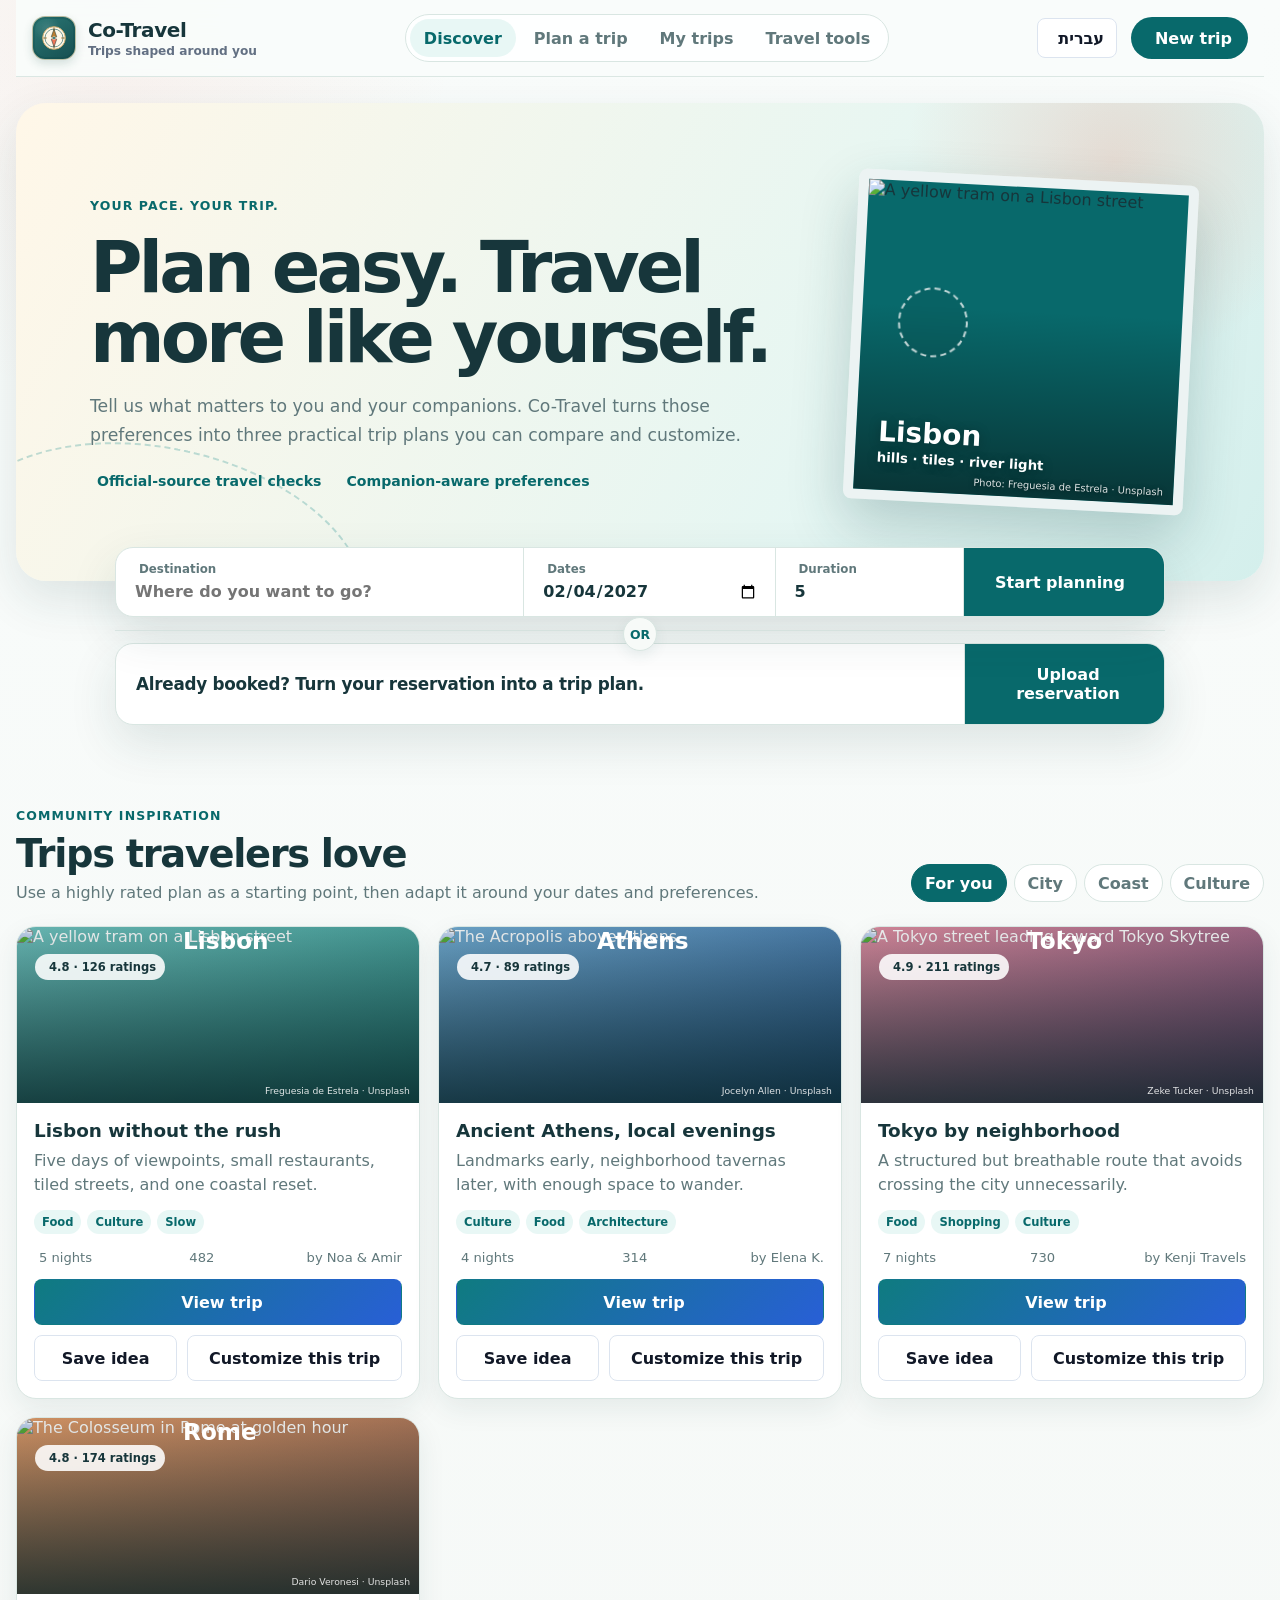
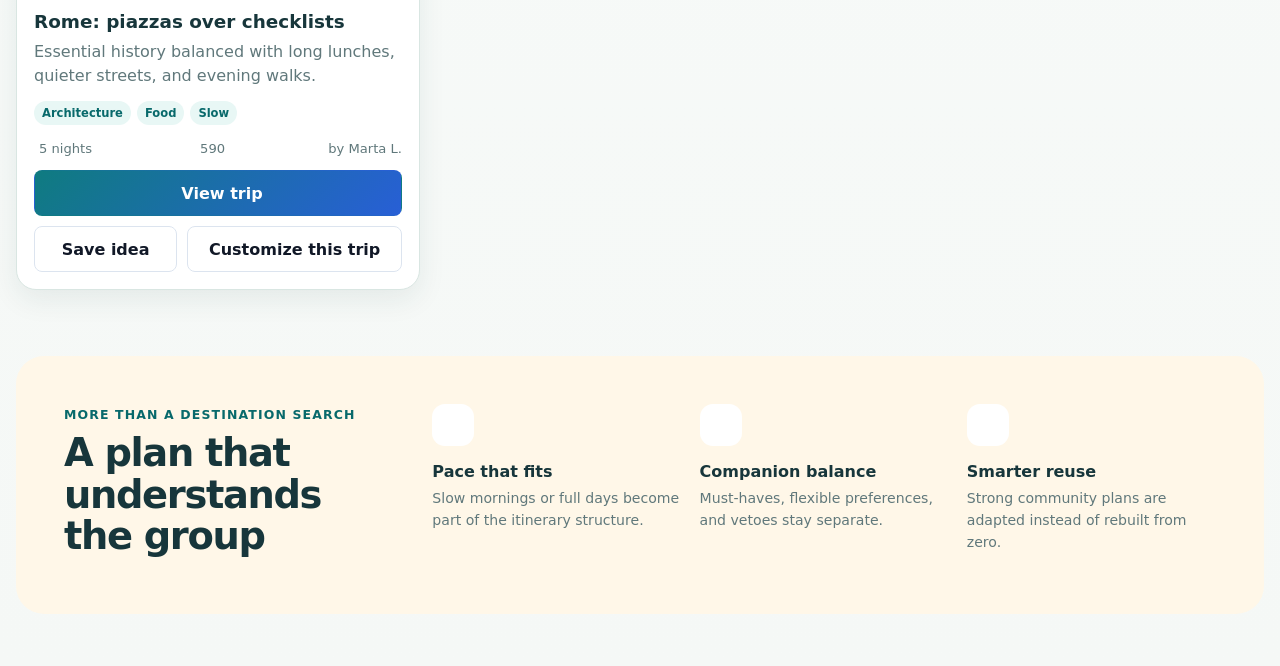
==== commit 0a891fbb: "Standardize Co-Travel brand name" ====
--- a/site/index.html
+++ b/site/index.html
@@ -3,8 +3,8 @@
   <head>
     <meta charset="utf-8">
     <meta name="viewport" content="width=device-width, initial-scale=1">
-    <meta name="description" content="Plan a personalized trip, compare three itineraries, and reuse community travel ideas with co-travel.">
-    <title>co-travel | Trips shaped around you</title>
+    <meta name="description" content="Plan a personalized trip, compare three itineraries, and reuse community travel ideas with Co-Travel.">
+    <title>Co-Travel | Trips shaped around you</title>
     <link rel="preconnect" href="https://fonts.googleapis.com">
     <link rel="preconnect" href="https://fonts.gstatic.com" crossorigin>
     <link href="https://fonts.googleapis.com/css2?family=Heebo:wght@400;500;600;700;800;900&amp;display=swap" rel="stylesheet">
@@ -14,7 +14,7 @@
   <body>
     <main class="shell product-shell">
       <header class="topbar product-topbar">
-        <button class="brand-lockup brand-button" type="button" data-planner-view="discover" aria-label="co-travel home">
+        <button class="brand-lockup brand-button" type="button" data-planner-view="discover" aria-label="Co-Travel home">
           <span class="brand-mark" aria-hidden="true">
             <svg class="brand-compass" viewBox="0 0 48 48" focusable="false">
               <circle class="brand-compass-face" cx="24" cy="24" r="17"></circle>
@@ -26,7 +26,7 @@
             </svg>
           </span>
           <span>
-            <strong class="product-name">co-travel</strong>
+            <strong class="product-name">Co-Travel</strong>
             <small class="subtitle" data-planner-copy="brandTagline">Trips shaped around you</small>
           </span>
         </button>
@@ -56,7 +56,7 @@
             <div class="hero-copy">
               <span class="eyebrow" data-planner-copy="heroEyebrow">Your pace. Your trip.</span>
               <h1 data-planner-copy="heroTitle">Plan less. Travel more like yourself.</h1>
-              <p data-planner-copy="heroBody">Tell us what matters to you and your companions. co-travel turns those preferences into three practical trip plans you can compare and customize.</p>
+              <p data-planner-copy="heroBody">Tell us what matters to you and your companions. Co-Travel turns those preferences into three practical trip plans you can compare and customize.</p>
               <div class="hero-trust-row">
                 <span><i data-lucide="shield-check" aria-hidden="true"></i><span data-planner-copy="officialSources">Official-source travel checks</span></span>
                 <span><i data-lucide="users" aria-hidden="true"></i><span data-planner-copy="groupPreferences">Companion-aware preferences</span></span>
@@ -389,7 +389,7 @@
     <script src="./travel-data.js"></script>
     <script src="./i18n.js"></script>
     <script src="./ticket-parser.js"></script>
-    <script src="./app.js"></script>
-    <script src="./planner.js"></script>
+    <script src="./app.js?v=20260803-co-travel-brand"></script>
+    <script src="./planner.js?v=20260803-co-travel-brand"></script>
   </body>
 </html>
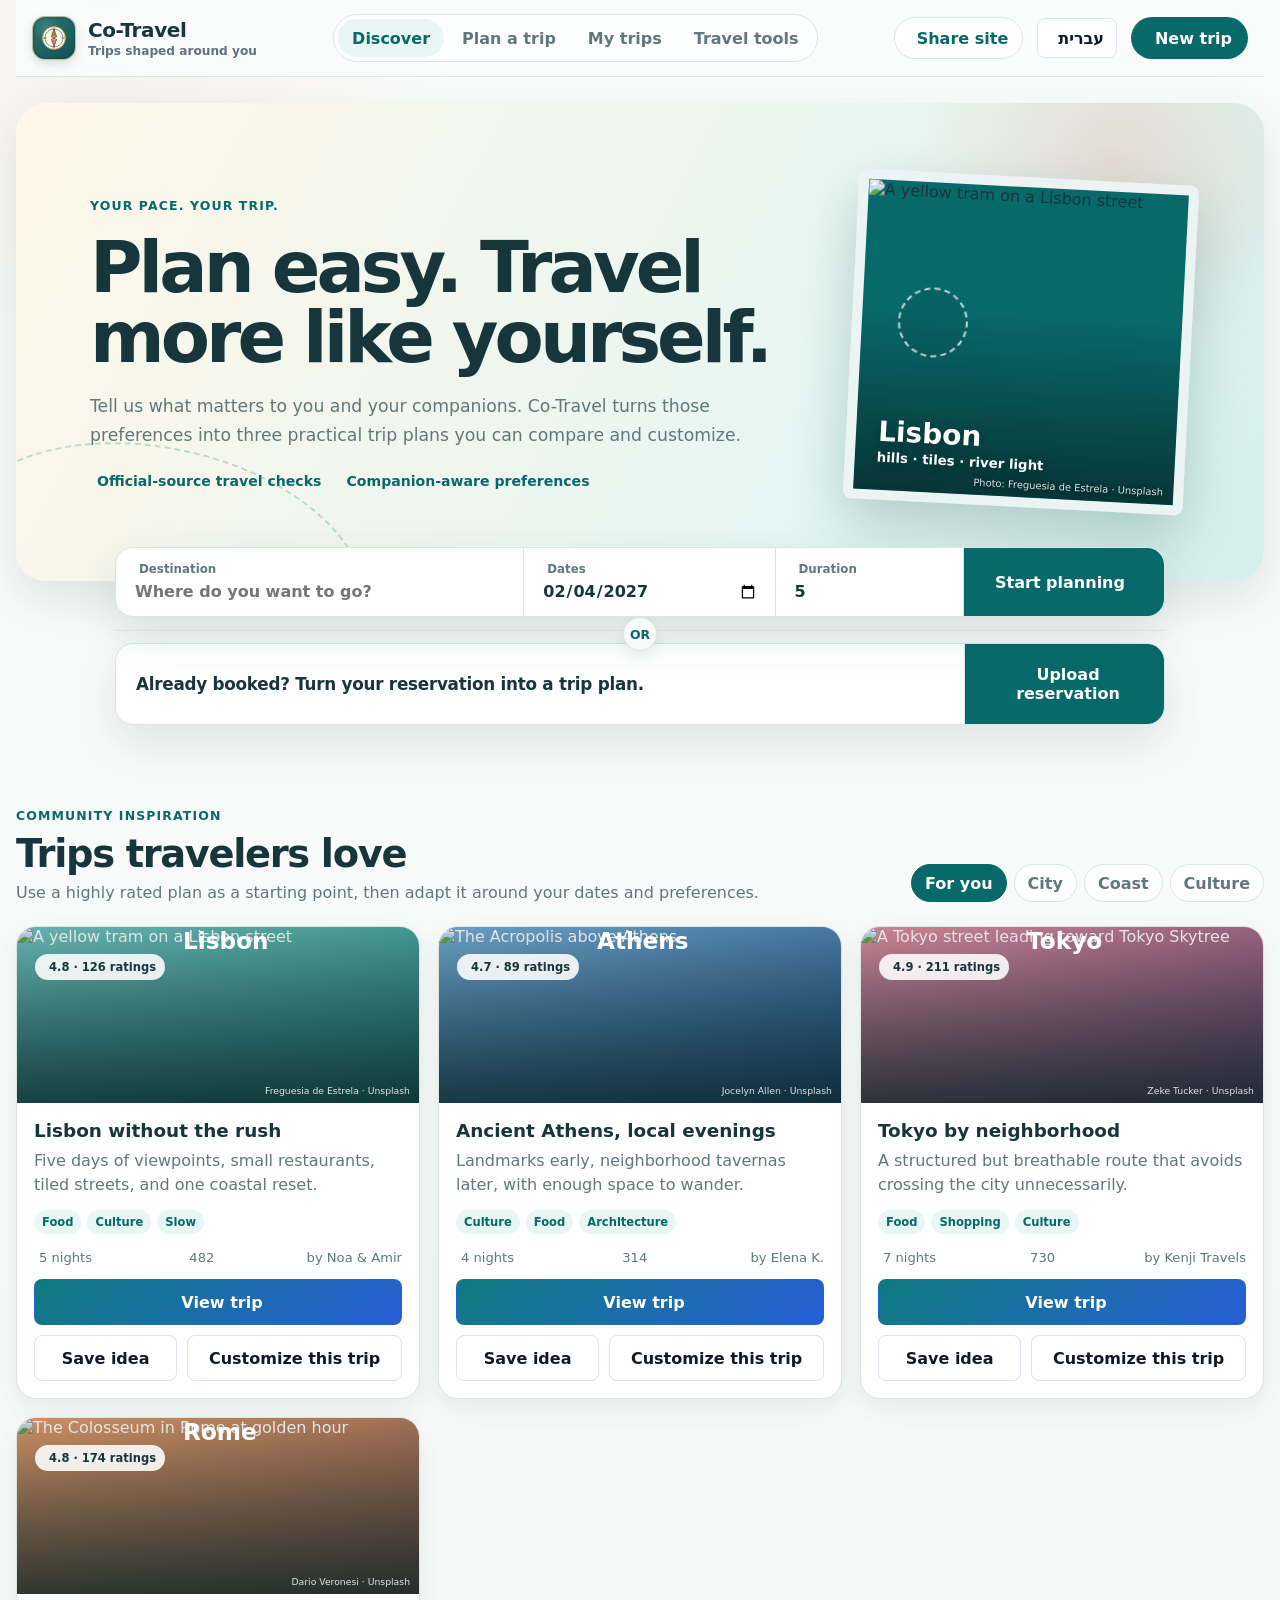
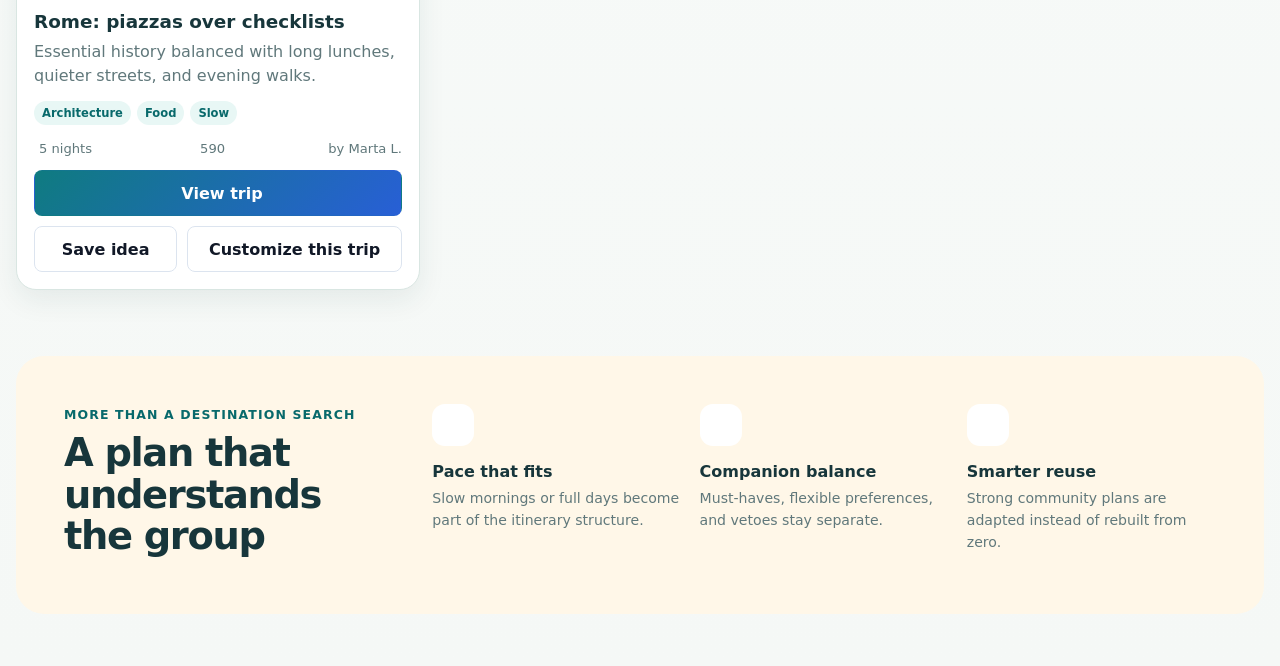
==== commit 4f48a1a7: "Add header site sharing" ====
--- a/site/index.html
+++ b/site/index.html
@@ -9,7 +9,7 @@
     <link rel="preconnect" href="https://fonts.gstatic.com" crossorigin>
     <link href="https://fonts.googleapis.com/css2?family=Heebo:wght@400;500;600;700;800;900&amp;display=swap" rel="stylesheet">
     <link rel="stylesheet" href="./styles.css">
-    <link rel="stylesheet" href="./planner.css">
+    <link rel="stylesheet" href="./planner.css?v=20260803-share-site">
   </head>
   <body>
     <main class="shell product-shell">
@@ -39,6 +39,10 @@
         </nav>
 
         <div class="topbar-actions">
+          <button id="shareSiteBtn" class="share-site-button" type="button">
+            <i data-lucide="share-2" aria-hidden="true"></i>
+            <span data-planner-copy="shareSite">Share site</span>
+          </button>
           <button id="languageToggle" class="language-toggle" type="button" aria-label="Switch language to Hebrew">
             <i data-lucide="languages" aria-hidden="true"></i>
             <span>׳¢׳‘׳¨׳™׳×</span>
@@ -218,6 +222,7 @@
                 <label class="field"><span data-planner-copy="mobility">Mobility needs</span><select id="plannerMobility"><option value="none" data-planner-copy="mobilityNone">No special requirements</option><option value="low-walking" data-planner-copy="mobilityLowWalking">Limit long walking days</option><option value="step-free" data-planner-copy="mobilityStepFree">Step-free routes needed</option></select></label>
                 <label class="field"><span data-planner-copy="dietary">Dietary needs</span><input id="plannerDietary" type="text" placeholder="Optional — vegetarian, allergies, kosher…" data-planner-placeholder="dietaryPlaceholder"></label>
                 <label class="field wide"><span data-planner-copy="mustHave">Must-have or avoid</span><textarea id="plannerConstraints" placeholder="For example: one beach day, avoid late nights, museum for Maya" data-planner-placeholder="constraintsPlaceholder"></textarea></label>
+                <label class="field wide"><span data-planner-copy="additionalRequests">Comments, preferences, and highlights</span><textarea id="plannerComments" placeholder="For example: photography spots, a birthday dinner, hidden neighborhoods, or extra café time" data-planner-placeholder="additionalRequestsPlaceholder"></textarea><small data-planner-copy="additionalRequestsHint">These notes stay with the trip and help shape relevant activity categories.</small></label>
               </div>
               <label class="privacy-note"><input id="savePreferenceProfile" type="checkbox" checked><span><strong data-planner-copy="rememberProfile">Remember this preference profile on this device</strong><small data-planner-copy="rememberProfileBody">You can remove it later from My trips. Nothing is uploaded by this static demo.</small></span></label>
             </section>
@@ -390,6 +395,6 @@
     <script src="./i18n.js"></script>
     <script src="./ticket-parser.js"></script>
     <script src="./app.js?v=20260803-co-travel-brand"></script>
-    <script src="./planner.js?v=20260803-co-travel-brand"></script>
+    <script src="./planner.js?v=20260803-share-site"></script>
   </body>
 </html>
--- a/site/planner.css
+++ b/site/planner.css
@@ -152,6 +152,34 @@
   padding-inline: 15px;
   border-radius: 999px;
   background: var(--travel-ocean-dark);
+}
+
+.share-site-button {
+  display: inline-flex;
+  align-items: center;
+  justify-content: center;
+  gap: 8px;
+  min-height: 42px;
+  border: 1px solid var(--travel-line);
+  border-radius: 999px;
+  background: #ffffff;
+  color: var(--travel-ocean-dark);
+  padding: 8px 14px;
+  font: inherit;
+  font-weight: 800;
+  cursor: pointer;
+  transition: border-color 160ms ease, background 160ms ease, transform 160ms ease;
+}
+
+.share-site-button:hover {
+  border-color: rgba(15, 123, 128, 0.45);
+  background: var(--travel-ocean-soft);
+  transform: translateY(-1px);
+}
+
+.share-site-button svg {
+  width: 17px;
+  height: 17px;
 }
 
 .planner-app h1,
@@ -933,6 +961,13 @@
 .preference-strip { position: relative; z-index: 2; display: grid; grid-template-columns: minmax(180px, 0.8fr) minmax(0, 1.8fr) auto; align-items: center; gap: 15px; margin-top: 24px; border: 1px solid rgba(12, 133, 133, 0.18); border-radius: 16px; background: rgba(255, 255, 255, 0.76); padding: 14px 16px; }
 .preference-strip small { display: block; margin-top: 3px; color: var(--travel-muted); }
 .preference-summary-tags span { padding: 6px 9px; border-radius: 999px; background: var(--travel-ocean-soft); color: var(--travel-ocean-dark); font-size: 0.78rem; font-weight: 750; }
+.request-summary { position: relative; z-index: 2; margin-top: 12px; border: 1px solid rgba(12, 133, 133, 0.18); border-radius: 16px; background: rgba(255, 255, 255, 0.82); padding: 14px 16px; }
+.request-summary-heading { display: flex; align-items: center; gap: 8px; color: var(--travel-ocean-dark); }
+.request-summary-heading svg { width: 18px; height: 18px; }
+.request-summary-grid { display: grid; grid-template-columns: repeat(2, minmax(0, 1fr)); gap: 12px; margin-top: 10px; }
+.request-summary-grid > div { border-inline-start: 3px solid var(--travel-coral); padding-inline-start: 10px; }
+.request-summary-grid small { color: var(--travel-muted); font-size: 0.72rem; font-weight: 800; text-transform: uppercase; letter-spacing: 0.04em; }
+.request-summary-grid p { margin: 3px 0 0; color: var(--travel-ink); line-height: 1.45; white-space: pre-wrap; }
 
 .result-layout { display: grid; grid-template-columns: minmax(0, 1.65fr) minmax(280px, 0.7fr); gap: 22px; padding: 28px 0 0; }
 .result-section-heading { margin-bottom: 15px; }
@@ -1580,7 +1615,9 @@
   .product-topbar { flex-direction: row; align-items: center; justify-content: space-between; margin-inline: 0; }
   .product-topbar .topbar-actions { width: auto; flex-direction: row; align-items: center; }
   .brand-button .subtitle,
-  .compact-primary span { display: none; }
+  .compact-primary span,
+  .share-site-button span { display: none; }
+  .share-site-button { width: 42px; padding-inline: 0; }
   .product-nav { justify-content: flex-start; overflow-x: auto; }
   .product-nav-link { flex: 0 0 auto; }
   .vacation-hero { padding: 34px 24px 60px; border-radius: 22px; }
@@ -1674,6 +1711,7 @@
   .legacy-tools .drop-zone { min-height: 180px; padding: 22px 16px; }
   .result-hero { padding: 28px 22px; }
   .preference-strip { grid-template-columns: 1fr; }
+  .request-summary-grid { grid-template-columns: 1fr; }
   .plan-card-head { grid-template-columns: 1fr; }
 }
 
